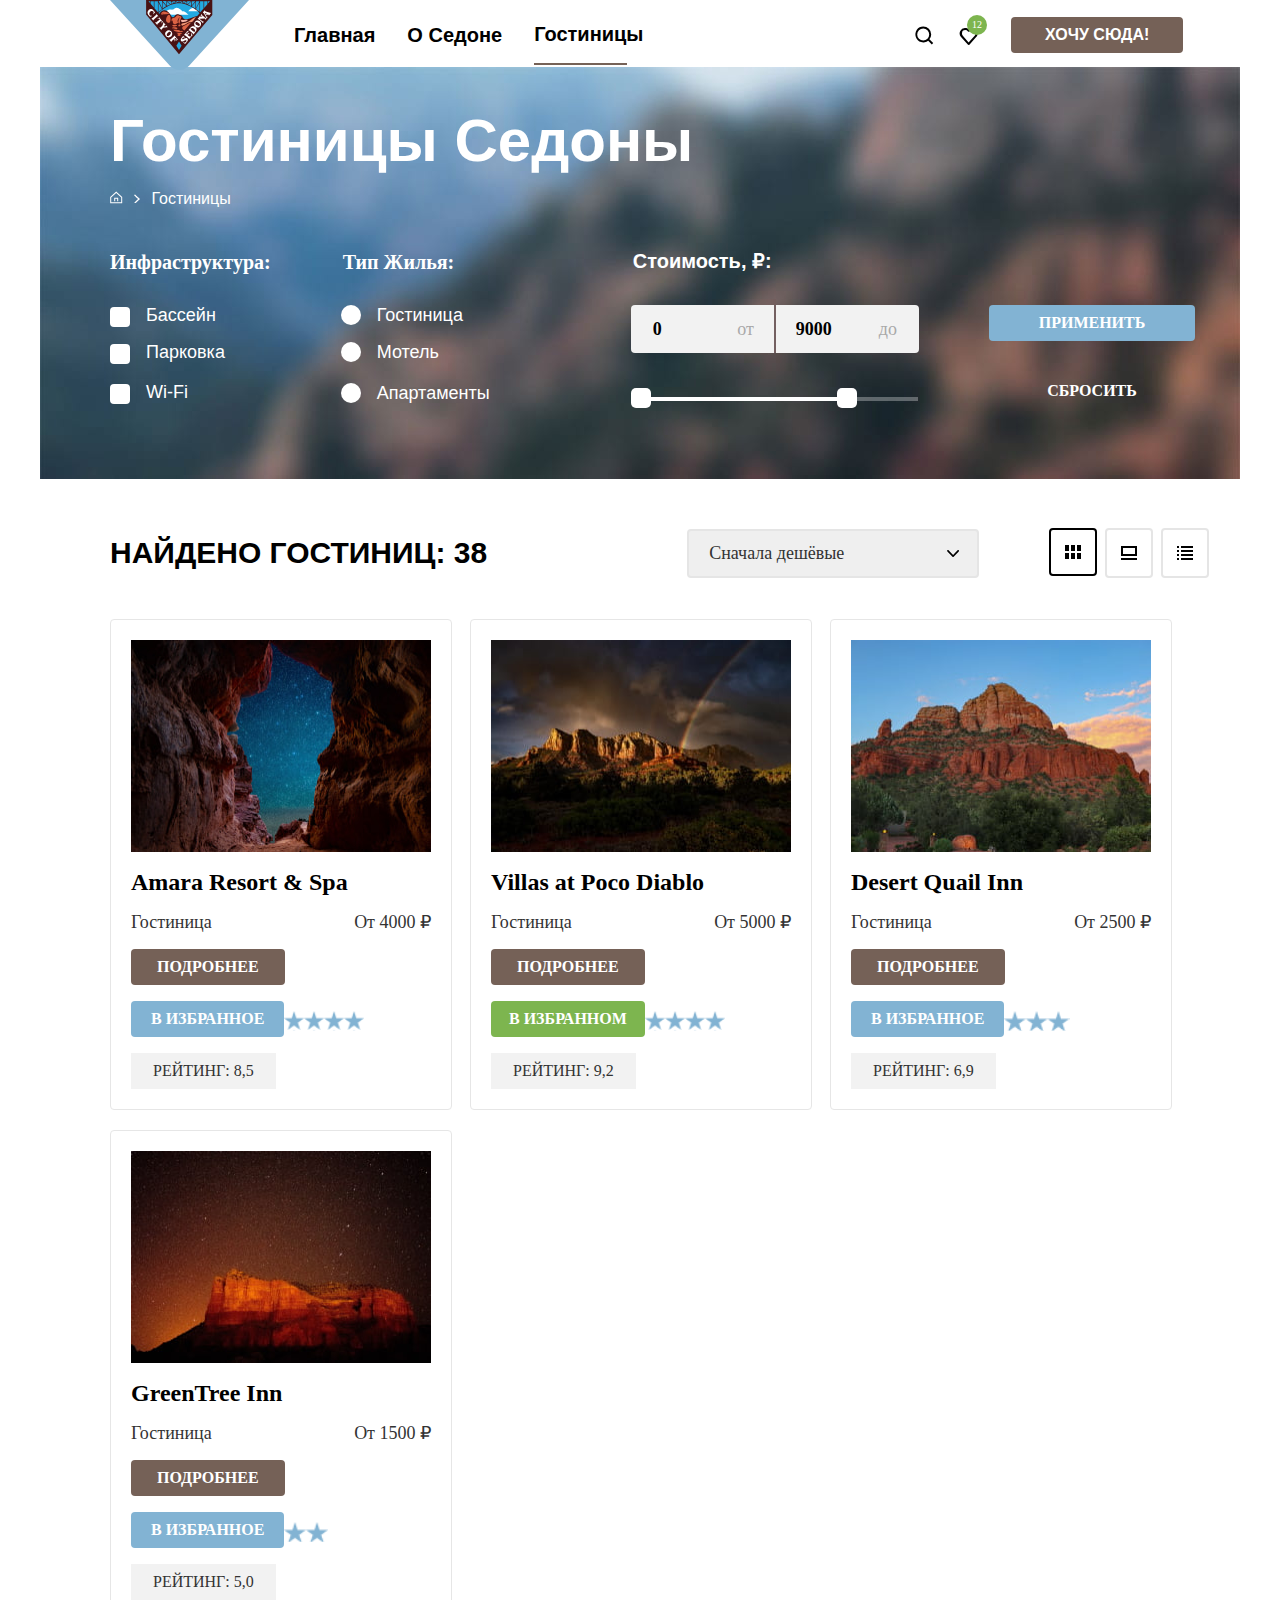
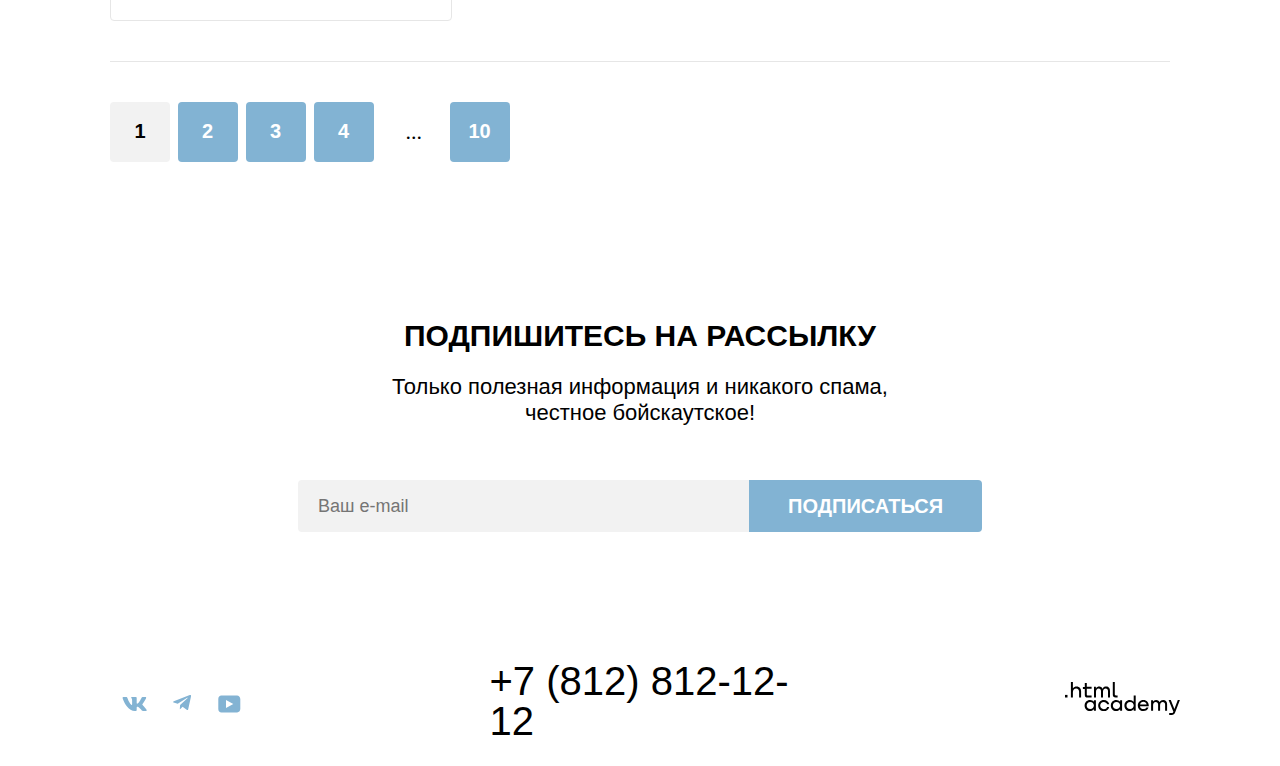
==== catalog.html @ 84378aef "Добавление ссылки под лого" ====
<!DOCTYPE html>
<html lang="ru">
  <head>
    <meta charset="utf-8">
    <title>HTML Academy: Седона</title>
    <link rel="stylesheet" href="styles/styles.css">
    <link rel="icon" href="favicon.png">
  </head>
  <body>
    <header class="page-header main-header">

      <nav class="navigation">
        <a href="index.html" class="logo_index"> <img src="images/header-logo.svg" alt="Логотип городка Седона на главной странице." width="139" height="70" > </a>
        <ul class="navigation_list navigation_pages">
          <li class="navigation_item nav-main"> <a class="navigation_link" href="index.html"> Главная </a> </li>
          <li class="navigation_item nav-about"> <a class="navigation_link" href="#"> О Седоне </a> </li>
          <li class="navigation_item nav-hotels curent-page-hotels"> <a class="navigation_link" href="catalog.html"> Гостиницы </a><div class="selected-catalog"></div> </li>
        </ul>
        <ul class="navigation_list navigation_interfice">
          <li class="navigation_item interfice-search"> <a class="navigation_link" href="#"> <span class="visually-hidden">Поиск.</span>
            <img src="images/icons/search.svg" alt="Кнопка поиска." width="19" height="19"> </a> </li>
            <li class="navigation_item interfice-favorites"> <a class="navigation_link" href="#"><span class="number-of-favorite">12</span> <span class="visually-hidden">Избранное.</span>
              <img src="images/icons/favorite.svg" alt="Кнопка избранного." width="19" height="17"> </a> </li>
          <li class="navigation_item interfice-go"> <a class="lets_go_button" href="#"> Хочу сюда! </a> </li>
        </ul>
      </nav>

    </header>
    <main class="main_inner">
      <div class="page-container">
      <div class="catalog_filter">
        <div class="breadcrumbs-wrapper">

            <h1 class="inner_header_title">Гостиницы Седоны</h1>
            <ul class="breadcrumbs">
                <li class="breadcrumbs_item breadcrumbs_item-home"><a href="index.html"> <img src="images/icons/main-icon.svg" alt="На главную" width="13px" height="13px"> </a></li>
                <li class="breadcrumbs_item breadcrumbs_item-vector"><div class="vector-right"><span class="visually-hidden">Обозначение положения на сайте.</span></div></li>
                <li class="breadcrumbs_item breadcrumbs_item-curen "><a href="#">Гостиницы</a></li>
            </ul>
        </div>
            <section class="catalog_hotels">
                <h2 class="visually-hidden">Список гостиниц с фильтрами</h2>
                <form class="catalog_buttons" action="https://echo.htmlacademy.ru/" method="get">

                    <fieldset class="catalog_filter_group infrastructure">
                        <legend class="catalog_filter_title infrastructure-title">Инфраструктура:</legend>
                        <label class="control control-swimmingpool">
                            <input class="control_input control_input-swimmingpool visually-hidden" type="checkbox" name="swimmingpool" ><span class="control-mark"><svg class="checked-svg" width="13" height="11" aria-hidden="true" focusable="false" viewBox="0 0 13 11" fill="none" xmlns="http://www.w3.org/2000/svg"><path d="M11 .5 4.5 7.9 1.1 4 0 5.2l4.5 5.2 7.7-8.6L11 .5Z" fill=""/></svg></span><span class="control-label">Бассейн</span></label>
                        <label class="control control-parking">
                            <input class="control_input control_input-parking visually-hidden" type="checkbox" name="parking" ><span class="control-mark"><svg class="checked-svg" width="13" height="11" aria-hidden="true" focusable="false" viewBox="0 0 13 11" fill="none" xmlns="http://www.w3.org/2000/svg"><path d="M11 .5 4.5 7.9 1.1 4 0 5.2l4.5 5.2 7.7-8.6L11 .5Z" fill=""/></svg></span><span class="control-label">Парковка</span></label>
                        <label class="control control-Wi-Fi">
                            <input class="control_input control_input-Wi-Fi visually-hidden" type="checkbox" name="Wi-Fi"><span class="control-mark"><svg class="checked-svg" width="13" height="11" aria-hidden="true" focusable="false" viewBox="0 0 13 11" fill="none" xmlns="http://www.w3.org/2000/svg"><path d="M11 .5 4.5 7.9 1.1 4 0 5.2l4.5 5.2 7.7-8.6L11 .5Z" fill=""/></svg></span><span class= "control-label">Wi-Fi</span></label>
                    </fieldset>

                      <fieldset class="catalog_filter_group accommodation_type">
                      <legend class="catalog_filter_title accommodation_type-title">Тип жилья:</legend>
                        <ul class="accommodation_type_list">
                          <li class="accommodation_type_list_item"><label class="checkbox checkbox-tupe-ac checkbox-hot"><input class="control-input-ac visually-hidden" type="radio" name="accommodation"
                             value="hotel"><span class="control-radio control-radio-hot"></span><span class="radio-otion-describtion">Гостиница</span></label></li>
                          <li class="accommodation_type_list_item"><label class="checkbox checkbox-tupe-ac checkbox-mot"><input class="control-input-ac visually-hidden" type="radio" name="accommodation"
                            value="Motel"><span class="control-radio control-radio-mot"></span><span class="radio-otion-describtion">Мотель</span></label></li>
                          <li class="accommodation_type_list_item"><label class="checkbox checkbox-tupe-ac checkbox-app"><input class="control-input-ac visually-hidden" type="radio" name="accommodation"
                            value="Apartments"><span class="control-radio control-radio-app"></span><span class="radio-otion-describtion">Апартаменты</span></label></li>
                        </ul>
                      </fieldset>


                  <fieldset class="catalog-range-slider">
                    <legend class="catalog-range-slider-legend">Стоимость, ₽:</legend>

                    <div class="price-controls">
                      <label class="min-price"><input type="text" name="min-price" value="0"><span class="form-text-from"> от</span> </label>
                      <label class="max-price"><input type="text" name="max-price" value="9000"><span class="form-text-to">до</span> </label>
                    </div>
                    <div class="range-controls">
                      <div class="scale">
                        <div class="bar"></div>
                      </div>
                      <div class="range-toggle range-toggle-min"></div>
                      <div class="range-toggle range-toggle-max"></div>
                    </div>

                  </fieldset>





                    <DIV class="buttons-wrapper">
                      <button class="button accept_button" type="submit">Применить</button>
                      <button class="button reset_button" type="reset">Сбросить</button>
                      </DIV>

                </form>
            </section>
      </div>
                <section class="search_results">
                  <div class="sort-options-wrapper">
                    <h3 class="search_resaults_title">Найдено гостиниц: 38</h3>

                    <div class="select"><select class="select_control sort-select" aria-label="Сортировка">
                        <option value="cheap">Сначала дешёвые</option>
                        <option value="popular">Сначала популярные</option>
                        <option value="expensive">Сначала дорогие</option>
                      </select></div>

                      <div class="options_icons-wrapper">
                      <a class="button button_bold button_table-view" href="#"> <img class="view-icon-image" width="16px" height="14px" src="images/icons/table-view.png" alt="Показать таблицей."> </a>
                      <a class="button button_light button_card-view" href="#"> <img class="view-icon-image" width="16px" height="14px" src="images/icons/hotel-description_view.png" alt="Показать карточками."> </a>
                      <a class="button button_light button_list-view" href="#"> <img class="view-icon-image" width="16px" height="14px" src="images/icons/list-view.png" alt="Показать списком." > </a>

                      </div>
                    </div>
                    <ul class="hotels-list">
                    <li class="hotel_card"> <a href="#" class="hotel_card_link"> <img src="images/hotels_catalog/hotel-1.jpg" alt="Фотография отеля Amara Resort & Spa." width="300" height="212">
                        <h3 class="hotel_title">Amara Resort & Spa</h3></a>
                        <div class="card-content-wrapper">
                        <span class="hotel_type">Гостиница</span>
                        <span class="hotel_price">От 4000 ₽</span>
                        <a class="hotel_card_button-more button" href="#">подробнее</a>
                        <a class="hotel_card_button-favorite button" href="#">в избранное</a>
                        <div class="four-stars stars"><span class="visually-hidden">Отель 4 звезды.</span></div>
                        <span class="rating">Рейтинг: 8,5</span></div> </li>

                    <li class="hotel_card"> <a href="#" class="hotel_card_link"> <img src="images/hotels_catalog/hotel-2.jpg" alt="Фотография отеля Villas at Poco Diablo." width="300" height="212">
                        <h3 class="hotel_title">Villas at Poco Diablo</h3></a>
                        <div class="card-content-wrapper">
                        <span class="hotel_type">Гостиница</span>
                        <span class="hotel_price">От 5000 ₽</span>
                        <a class="hotel_card_button-more button" href="#">подробнее</a>
                        <a class="hotel_card_button-favorite-chosed button" href="#">в избранном</a>
                        <div class="four-stars stars"><span class="visually-hidden">Отель 4 звезды.</span></div>
                        <span class="rating">Рейтинг: 9,2</span></div> </li>

                    <li class="hotel_card"> <a href="#" class="hotel_card_link"> <img src="images/hotels_catalog/hotel-3.jpg" alt="Фотография отеля Desert Quail Inn." width="300" height="212">
                        <h3 class="hotel_title">Desert Quail Inn</h3></a>
                        <div class="card-content-wrapper">
                        <span class="hotel_type">Гостиница</span>
                        <span class="hotel_price">От 2500 ₽</span>
                        <a class="hotel_card_button-more button" href="#">подробнее</a>
                        <a class="hotel_card_button-favorite button" href="#">в избранное</a>
                        <div class="three-stars stars"><span class="visually-hidden">Отель 3 звезды.</span></div>
                        <span class="rating">Рейтинг: 6,9</span></div></li>

                    <li class="hotel_card"> <a href="#" class="hotel_card_link"> <img src="images/hotels_catalog/hotel-4.jpg" alt="Фотография отеля GreenTree Inn." width="300" height="212">
                        <h3 class="hotel_title">GreenTree Inn</h3></a>
                        <div class="card-content-wrapper">
                        <span class="hotel_type">Гостиница</span>
                        <span class="hotel_price">От 1500 ₽</span>
                        <a class="hotel_card_button-more button" href="#">подробнее</a>
                        <a class="hotel_card_button-favorite button" href="#">в избранное</a>
                        <div class="two-stars stars"><span class="visually-hidden">Отель 3 звезды.</span></div>
                        <span class="rating">Рейтинг: 5,0</span></div></li>

                </ul>

                <div class="underliner"></div>

                <ul class="pagination">

                    <li class="pagination_item pagination_item-current">
                    1</li>

                    <li class="pagination_item pagination_item-notcorrent">
                    <a class="pagination_link pagination_disabled" href="#">2</a></li>

                    <li class="pagination_item pagination_item-notcorrent">
                    <a class="pagination_link pagination_disabled" href="#">3</a></li>

                    <li class="pagination_item pagination_item-notcorrent">
                    <a class="pagination_link pagination_disabled" href="#">4</a></li>

                    <li class="pagination_item pagination-white">
                    <a class="pagination_link pagination_other" href="#">...</a></li>

                    <li class="pagination_item pagination_item-notcorrent">
                    <a class="pagination_link pagination_disabled double-digit-pagination" href="#">10</a></li>
                </ul>

                </section>
            </DIV>


    </main>
    <footer>
      <div class="page-footer-container">
      <section class="newsletter-catalog"> <div class="newsletter-wrapper">
        <h2 class="newsletter_title-black">Подпишитесь на рассылку</h2>
        <p class="newsletter_description-black">Только полезная информация и никакого спама,<br> честное бойскаутское!</p><div class=".sub_modul-wrapper">
        <form action="https://echo.htmlacademy.ru/" method="post" class="newsletter_subscribe">
          <input class="subscribe" type="email" placeholder="Ваш e-mail" name="newsletter-email" >
          <button type="submit" class="subscribe_button">Подписаться</button>
        </form>
      </div>
      </div>
      </section>
      <div class="contact_us">        <section class="social">
        <h3 class="visually-hidden">Контакты</h3>
        <ul class="social_list">
          <li class="social_list_item-vk"> <a class="button" href="https://vk.com/htmlacademy"> <svg class="vk-svg social-icon" aria-hidden="true" focusable="false" width="25" height="14" fill="none" xmlns="http://www.w3.org/2000/svg"><path fill-rule="evenodd" clip-rule="evenodd" d="M24.1 1c.2-.6 0-1-.8-1h-2.6c-.7 0-1 .3-1.1.7 0 0-1.4 3.2-3.3 5.3-.6.6-.9.8-1.2.8-.2 0-.4-.2-.4-.7V.9c0-.6-.2-.9-.8-.9h-4c-.5 0-.8.3-.8.6 0 .6 1 .8 1 2.5V7c0 .8 0 1-.4 1-.9 0-3-3.2-4.3-6.9-.3-.7-.5-1-1.2-1H1.6C.8 0 .6.3.6.7c0 .7 1 4.1 4.2 8.6 2.2 3 5.2 4.7 8 4.7 1.7 0 1.9-.4 1.9-1v-2.3c0-.8.2-.9.7-.9.4 0 1 .2 2.6 1.7 1.8 1.7 2 2.5 3 2.5h2.7c.7 0 1.1-.4 1-1.1-.3-.7-1.2-1.8-2.3-3L20.6 8c-.4-.5-.3-.7 0-1.1 0 0 3.2-4.4 3.5-6Z"/></svg><span class="visually-hidden">ВКонтакте.</span></a></li>
          <li class="social_list_item-yt"> <a class="button" href="tg://resolve?domain=htmlacademy"> <svg class="yt-svg social-icon" aria-hidden="true" focusable="false" width="18" height="16" fill="none" xmlns="http://www.w3.org/2000/svg"><path d="M16.8.1.8 6.2c-1 .5-1 1-.2 1.4l4.1 1.2 9.5-6c.5-.2.9 0 .5.2l-7.6 7-.3 4.2c.4 0 .6-.2.8-.4l2-2 4.1 3c.8.5 1.3.3 1.5-.6L18 1.4c.3-1.1-.4-1.6-1.1-1.3Z" /></svg> <span class="visually-hidden">Youtube.</span></a></li>
          <li class="social_list_item-tg"> <a class="button" href="https://www.youtube.com/user/htmlacademyru"> <svg class="tg-svg social-icon" aria-hidden="true" focusable="false" width="23" height="18" fill="none" xmlns="http://www.w3.org/2000/svg"><path d="M19 .5H3.4C1.6.5.3 2.1.3 3.9v10c0 2 1.3 3.6 3.2 3.6h15.7c1.6 0 3.1-1.6 3.1-3.4V3.9C22.1 2.1 20.8.5 19 .5ZM8 13V5l7.3 4L8 13Z" /></svg> <span class="visually-hidden">Телеграм.</span></a></li>
        </ul>
      </section>
      <address class="phonenumber"><a class="phonenumber-LINK" href="tel:+78128121212"> +7 (812) 812-12-12 </a> </address>
      <p class="about-text"><a class="htmlacademy-link" href="https://htmlacademy.ru/"> <svg class="html-svg social-icon" aria-hidden="true" focusable="false" width="115" height="33" viewBox="0 0 115 33" fill="none" xmlns="http://www.w3.org/2000/svg">
        <path d="M0 12.9V15.5H2.5V12.9H0Z"/>
        <path d="M11.6 4.5C10 4.5 8.8 5.2 8 6.2H7.9V0H5.9V15.5H7.9V10.2C7.9 8.1 9.2 6.6 11.2 6.6C13 6.6 14.1 8 14.1 9.8V15.5H16.1V9.4C16.2 6.4 14.3 4.5 11.6 4.5Z" />
        <path d="M26.6 4.8H21.8V1.1H19.8V4.9H17.9V6.9H19.8V12.9C19.8 14.6 20.8 15.6 22.5 15.6H26.6V13.6H22.9C22.2 13.6 21.8 13.2 21.8 12.5V6.8H26.6V4.8Z" />
        <path d="M41.1 4.6C39.5 4.6 38.2 5.4 37.6 6.7H37.5C36.9 5.5 35.7 4.6 34.1 4.6C32.7 4.6 31.6 5.4 31 6.4H30.9V4.8H29V15.4H31V10C31 8 32 6.5 33.6 6.5C35.1 6.5 36 7.5 36 9.1V15.4H38V9.8C38 7.4 39.4 6.5 40.6 6.5C42.1 6.5 43 7.5 43 9.1V15.4H45V8.9C45.1 6.4 43.6 4.6 41.1 4.6Z" />
        <path d="M47.8 12.7C47.8 14.4 48.8 15.4 50.6 15.4H52.6V13.4H50.9C50.2 13.4 49.8 13 49.8 12.3V0H47.8V12.7Z" />
        <path d="M28.9 19.7C28 18.6 26.7 17.9 25 17.9C21.9 17.9 19.6 20.2 19.6 23.5C19.6 26.8 21.9 29.1 25 29.1C26.8 29.1 28 28.3 28.8 27.2H28.9V28.8H30.9V18.2H28.9V19.7ZM25.3 27.1C23.1 27.1 21.7 25.5 21.7 23.5C21.7 21.5 23.1 19.9 25.3 19.9C27.5 19.9 28.9 21.5 28.9 23.5C28.9 25.4 27.5 27.1 25.3 27.1Z"/>
        <path d="M44.2 22C43.7 19.6 41.6 17.9 38.8 17.9C35.4 17.9 33.2 20.4 33.2 23.5C33.2 26.6 35.4 29.1 38.8 29.1C41.6 29.1 43.7 27.3 44.2 24.9H42.1C41.7 26.2 40.4 27.2 38.8 27.2C36.6 27.2 35.2 25.6 35.2 23.6C35.2 21.6 36.6 20 38.8 20C40.4 20 41.6 21 42.1 22.2H44.2V22Z" />
        <path d="M55.1 19.7C54.2 18.6 52.9 17.9 51.2 17.9C48.1 17.9 45.8 20.2 45.8 23.5C45.8 26.8 48.1 29.1 51.2 29.1C53 29.1 54.2 28.3 55 27.2H55.1V28.8H57.1V18.2H55.1V19.7ZM51.5 27.1C49.3 27.1 47.9 25.5 47.9 23.5C47.9 21.5 49.3 19.9 51.5 19.9C53.7 19.9 55.1 21.5 55.1 23.5C55.1 25.4 53.6 27.1 51.5 27.1Z" />
        <path d="M68.7 19.8C67.8 18.7 66.5 17.9 64.8 17.9C61.7 17.9 59.4 20.2 59.4 23.5C59.4 26.8 61.6 29.1 64.8 29.1C66.5 29.1 67.8 28.3 68.6 27.3H68.7V28.8H70.7V13.4H68.7V19.8ZM65.1 27.1C62.9 27.1 61.5 25.5 61.5 23.5C61.5 21.5 62.9 19.9 65.1 19.9C67.3 19.9 68.7 21.5 68.7 23.5C68.6 25.5 67.2 27.1 65.1 27.1Z" />
        <path d="M78.3 17.9C75 17.9 72.8 20.4 72.8 23.5C72.8 26.5 74.9 29.1 78.3 29.1C80.8 29.1 82.8 27.8 83.5 25.5H81.4C80.9 26.5 79.8 27.1 78.4 27.1C76.5 27.1 75.1 25.8 75 24.2H83.8C84 20.6 81.8 17.9 78.3 17.9ZM78.3 19.8C80 19.8 81.3 20.8 81.6 22.4H75.1C75.4 20.9 76.6 19.8 78.3 19.8Z" />
        <path d="M98.2 17.9C96.6 17.9 95.3 18.7 94.6 19.9H94.5C93.9 18.7 92.7 17.9 91.1 17.9C89.7 17.9 88.6 18.6 88 19.7V18.2H86.1V28.8H88.1V23.4C88.1 21.4 89.1 20 90.7 19.9C92.2 19.9 93.1 20.9 93.1 22.5V28.8H95.1V23.2C95.1 20.8 96.5 19.9 97.7 19.9C99.2 19.9 100.1 20.9 100.1 22.5V28.8H102.1V22.3C102.2 19.7 100.7 17.9 98.2 17.9Z" />
        <path d="M109.4 27L105.8 18.1H103.6L108.4 29.7C108.1 30.6 107.7 30.9 106.7 30.9H104.2V32.9H106.7C108.5 32.9 109.5 32.1 110.2 30.3L114.9 18.1H112.8L109.4 27Z" />
        </svg>
         </a> </p>
      </div>
      </div>
  </footer>
---- styles/styles.css ----
@font-face {
  font-family: "PT Sans";
  font-style: normal;
  font-weight: 400;
  src: url("../fonts/ptsans-400.woff2") format("woff2");
  font-display: swap;
}

@font-face {
  font-family: "PT Sans";
  font-style: normal;
  font-weight: 700;
  src: url("../fonts/ptsans-700.woff2") format("woff2");
  font-display: swap;
}

html {
  height: 100%;
}

body {
  display: flex;
  flex-direction: column;
  margin: 0;
  min-height: 100%;
  font-family: "PT Sans", sans-serif;
  color: #333333;
  background-color: #FFFFFF;
  font-size: 18px;
  line-height: 21px;
}

.main-container {
  flex-grow: 1;
}

.navigation {
  display: flex;
  width: 1200px;
  margin: 0 auto -8px auto;
  position: relative;
}

.navigation_link:hover {
  color: rgba(0, 0, 0, 0.7);
}


.navigation_link:active {
  color: rgba(0, 0, 0, 0.3);
}

.navigation_pages {
  width: 600px;
  display: flex;
  align-items: center;
}

.nav-main {
  margin-left: 16px;
  margin-bottom: 5px;
}

.selected-main {
  width: 68px;
  height: 2px;
  background-color:#756257;
  border: none;
  position: relative;
  bottom: -17px;
}

.selected-catalog {
  width: 93px;
  height: 2px;
  background-color:#756257;
  border: none;
  position: relative;
  bottom: -16px;
}

.nav-about {
  margin-left: 32px;
  margin-bottom: 5px;
}

.nav-hotels {
  margin-left: 32px;
  margin-bottom: 5px;
}

.navigation_list {
  margin: 0;
  padding: 0;
  flex-wrap: wrap;
  row-gap: 20px;
}

.logo_index {
  width: 140px;
  margin-right: 28px;
  margin-left: 70px;
}

.navigation_interfice{
  margin-left: auto;
  width: 300px;
  display: flex;
  align-items: center;
  margin-right: 25px;
}

.interfice-search {
  margin-right: 25px;
}

.interfice-favorites {
  margin-right: 33px;
}

.visually-hidden {
  position: absolute;
  width: 1px;
  height: 1px;
  margin: -1px;
  padding: 0;
  border: 0;
  clip: rect(0 0 0 0);
  overflow: hidden;
}

li {
list-style-type: none;
}

.page-container {
  width: 1200px;
  margin: 0 auto;
}

.hyphen-white {
  width: 60px;
  height: 2px;
  background-color: rgba(255, 255, 255, 0.3);
  margin: 0 auto;
}

.hyphen-black {
  width: 60px;
  height: 2px;
  background-color: rgba(0, 0, 0, 0.3);
  margin: 30px auto 30px auto;
}

.advantages_list {
  display: flex;
  flex-wrap: wrap;
  width: 1200px;
  padding: 0px;
  margin-top: 0px;
}

.advantages_item {
  display: flex;
}

.advantages-description-soft-blue {
  display: flex;
  flex-direction: column;
  margin: 112.5px auto 112.5px auto;
  width: 230px;
  min-height: 160px;
  justify-content: space-between;
}

.iconed-advantages-description-wrapper {
  display: flex;
  flex-direction: column;
  margin: 80px auto 81px auto;
  width: 230px;
  min-height: 223px;
  justify-content: space-between;
  align-items: center;
}

.advantages_description {
  margin: 0;
}

.advantages_block {
  width: 400px;
}

.oftop_advantages_block {
  width: 1200px;
  min-height: 246px;
  display: flex;
  flex-direction: column;
  background-color: #FFFFFF;
  }

.oftop_header {
  font-family: "PT Sans", sans-serif;
  font-style: normal;
  font-weight: 700;
  font-size: 30px;
  line-height: 36px;
  text-align: center;
  text-transform: uppercase;
  color: #000000;
  background-color: #FFFFFF;
  margin: 34px auto 0px auto;
  padding: 30px;
  padding-bottom: 0;
}

.oftop_advantage_description {
  font-family: "PT Sans", sans-serif;
  font-style: normal;
  font-weight: 400;
  font-size: 22px;
  line-height: 26px;
  text-align: center;
  color: #333333;
  background-color: #FFFFFF;
  margin: 0 auto auto auto;
  padding: 20px;
}

.advantages_photoitem {
  width: 1200px;
  padding: 0;
}

.advantages_photo {
  display: block;
  object-fit: cover;
}

.Search_hotel {
  width: 1200px;
  padding: 0;
}

.advantages {
  display: flex;
  flex-direction: column;
  background-color: #FFFFFF;
}

.sedona_short_description {
  margin: 64px auto 25px auto;
}

.advantages_intro {
  margin: 0px auto 60px auto;
  box-sizing: border-box;
  padding: 0 30px 30px 30px;
}

.number-of-favorite {
  position: absolute;
  width: 20px;
  height: 20px;
  background-color: #7DB54F;
  border-radius: 10px;
  z-index: 1;
  top: 15px;
  right: 253px;
  font-family: 'PT Sans';
  font-style: normal;
  font-weight: 400;
  font-size: 10px;
  line-height: 10px;
  color: #FFFFFF;
  text-align: center;
  padding: 5px 5px 5px 5px;
  box-sizing: border-box;
}


.navigation_link {
  font-family: 'PT Sans', sans-serif;
  font-style: normal;
  font-weight: 700;
  font-size: 20px;
  line-height: 26px;
  text-transform: capitalize;
  color: #000000;
  text-decoration: none;
  background-color: #FFFFFF;
}

.lets_go_button{
  font-family: "PT Sans", sans-serif;
  font-style: normal;
  font-weight: 700;
  font-size: 16px;
  line-height: 20px;
  align-items: center;
  text-align: center;
  text-transform: uppercase;
  text-decoration: none;
  color: #FFFFFF;
  background-color: #756157;
  padding: 8px 34px;
  border-radius: 4px;
  margin-top: 14px;
}

.interfice-go {
  margin-bottom: 20px;
  display: flex;
}

.sedona_short_description{
  font-family: "PT Sans", sans-serif;
  font-style: normal;
  font-weight: 700;
  font-size: 30px;
  line-height: 36px;
  text-align: center;
  text-transform: uppercase;
  color: #000000;
  background-color: #FFFFFF;
  padding: 0 30px 0 30px;
  box-sizing: border-box;
}

.advantages_intro{
  font-family: "PT Sans", sans-serif;
  font-style: normal;
  font-weight: 400;
  font-size: 22px;
  line-height: 26px;
  text-align: center;
  color: #333333;
  background-color: #FFFFFF;
}

.advantages_description {
  font-family: 'PT Sans', sans-serif;
  font-style: normal;
  font-weight: 400;
  font-size: 18px;
  line-height: 21px;
  text-align: center;
  color: #333333;
}

.advantages_photoitem {
  display: flex;
}

.advantages_block-photo {
  display: flex;
  flex-direction: column;
  margin: 102px auto 102px auto;
  width: 230px;
  justify-content: space-between;
}

.advantages_photo-wrapper-bridge {
  order: -1;
}

.advantages-dark-blue {
  background-color: #82B3D3;
  color: #FFFFFF;
}

.advantages_description_white {
  background-color: #82B3D3;
  color: #FFFFFF;
  margin: 0px;
}

.advantages-soft-blue {
color: #000000;
background-color: rgba(131, 179, 211, 0.12);
}

.advantages-soft-blue-tansporent {
  color: #000000;
  background-color: rgba(131, 179, 211, 0.2);
}

.main_index h3 {
  font-family: 'PT Sans', sans-serif;
  font-style: normal;
  font-weight: 700;
  font-size: 24px;
  line-height: 28px;
  text-align: center;
  text-transform: uppercase;
  margin: 0px;
}

footer {
  display: flex;
  flex-direction: column;
}

.page-footer-container {
  display: flex;
  flex-direction: column;
  width: 1200px;
  margin: 0 auto;
}

.contact_us {
  display: flex;
  width: 1200px;
  margin: 0 auto;
  align-items: center;
}

.social_list {
  display: flex;
  max-width: 190px;
  max-height: 40px;
  margin-top: 45px;
  margin-left: 70px;
  margin-bottom: 35px;
  margin-right: 236.5px;
  padding: 13px 12px 13px 12px;
  flex-wrap: wrap;
  row-gap: 15px;
}

.social_list_item-vk {
  margin-right: 26px;
}

.social-icon {
  fill: #83B3D3;
}

.button:focus svg {
  fill:#68A2CA;
  outline: none;
}

.button:hover svg {
  fill:#68A2CA;
}

.button:active svg {
  fill:rgba(104, 162, 202, 0.3);
}

.social_list_item-tg{
  margin-left: 27px;
}

.phonenumber {
  max-width: 340px;
  margin-right: 235.5px;
}

.phonenumber-LINK:focus {
  color: #756157;
  outline: none;
}

.htmlacademy-link:focus svg {
  fill: #756157;
  outline: none;
}

.phonenumber-LINK:hover {
  color: #756157;
}

.htmlacademy-link:hover svg {
  fill: #756157;
}

.phonenumber-LINK:active {
  color: rgba(117, 97, 87, 0.3);
}

.htmlacademy-link:active svg {
  fill: rgba(117, 97, 87, 0.3);
}

.html-svg {
  fill: black;
}

.about-text {
  max-width: 120px;
}

.search_hotel-wrapper {
  display: flex;
  flex-direction: column;
  margin: 96px auto;
  width: 592px;
  min-height: 108px;
  justify-content: space-between;
}

.Search_hotel_title {
  font-family: 'PT Sans', sans-serif;
  font-style: normal;
  font-weight: 700;
  font-size: 30px;
  line-height: 36px;
  text-align: center;
  text-transform: uppercase;
  margin: 0 0 20px 0;
}

.hotel_title {
  margin-top: 16px;
  margin-bottom: 16px;
  font-family: 'PT Sans';
  font-style: normal;
  font-weight: 700;
  font-size: 24px;
  line-height: 28px;
}

.Search_hotel_text {
  font-family: 'PT Sans', sans-serif;
  font-style: normal;
  font-weight: 400;
  font-size: 22px;
  line-height: 26px;
  text-align: center;
  color: #333333;
  margin: 0;
}

.Search_hotel_button {
  display: block;
  font-family: 'PT Sans', sans-serif;
  font-style: normal;
  font-weight: 700;
  font-size: 20px;
  line-height: 36px;
  text-align: center;
  align-items: center;
  padding-top: 8px;
  text-transform: uppercase;
  color: #FFFFFF;
  background-color: #756157;
  text-decoration: none;
  border-radius: 4px;
  margin: 0 auto;
  margin-top: 54px;
  cursor: pointer;
  width: 376px;
  min-height: 52px;
  box-sizing: border-box;
}

.newsletter-wrapper {
  display: flex;
  flex-direction: column;
  margin: 96px auto 104px auto;
  width: 592px;
  min-height: 108px;
  align-items: center;
}

.newsletter_subscribe {
  display: flex;
  align-items: center;
  margin: 54px auto 104px auto;
  width: 684px;
}

.subscribe {
  background: #F2F2F2;
  border-radius: 4px 0px 0px 4px;
  width: 452px;
  height: 52px;
  border: none;
}

.newsletter {
  background-image: url("../images/background.jpg");
  background-size: 100% auto;
  background-repeat: no-repeat;
  width: 1200px;
  height: 414px;
  display: flex;
}

.newsletter-catalog {
  width: 1200px;
  height: 414.5px;
  display: flex;
  background-color: #FFFFFF;
}

.newsletter_title{
  font-family: 'PT Sans', sans-serif;
  font-style: normal;
  font-weight: 700;
  font-size: 30px;
  line-height: 36px;
  text-transform: uppercase;
  text-align: center;
  color: #FFFFFF;
  margin: 0 auto 20px auto ;
}

.newsletter_title-black{
  font-family: 'PT Sans', sans-serif;
  font-style: normal;
  font-weight: 700;
  font-size: 30px;
  line-height: 36px;
  text-transform: uppercase;
  text-align: center;
  color:#000000;
  margin: 0 auto 20px auto ;
}

.newsletter_description {
  font-family: 'PT Sans', sans-serif;
  font-style: normal;
  font-weight: 400;
  font-size: 22px;
  line-height: 26px;
  text-align: center;
  color: #FFFFFF;
  margin: 0 auto ;
}

.newsletter_description-black {
  font-family: 'PT Sans', sans-serif;
  font-style: normal;
  font-weight: 400;
  font-size: 22px;
  line-height: 26px;
  text-align: center;
  color:#000000;
  margin: 0 auto ;
}

.subscribe {
  font-family: 'PT Sans', sans-serif;
  font-style: normal;
  font-weight: 700;
  font-size: 18px;
  line-height: 24px;
  align-items: center;
  color: #000000;
  padding: 0 0 0 20px;
  font: inherit;
}

.subscribe:focus,
.arrival-date:focus,
.departure-date:focus,
.adult-choose:focus,
.children-choose:focus {
  font-family: 'PT Sans';
  font-style: normal;
  font-weight: 700;
  font-size: 18px;
  line-height: 24px;
  background: #E6E6E6;
  outline: 3px solid #83B3D3;
  border-radius: 4px;
}

.subscribe:hover,
.arrival-date:hover,
.departure-date:hover,
.adult-choose:hover,
.children-choose:hover {
  background: #E6E6E6;
  font-family: 'PT Sans', sans-serif;
  font-style: normal;
  font-weight: 700;
  font-size: 18px;
  line-height: 24px;
}

.catalog-range-slider {
  width: 288px;
  height: 160px;
  padding: 0px;
  margin: 0 70px 0 0;
  border: none;
  position: relative;
  left: 9px;
}

.catalog-range-slider-legend {
  font-family: 'PT Sans', sans-serif;
  font-style: normal;
  font-weight: 700;
  font-size: 20px;
  line-height: 24px;
  text-transform: capitalize;
  color: #FFFFFF;
  margin-bottom: 32px;
}

.sub_modul-wrapper {
  align-self: center;
}

.subscribe_button {
  font-family: 'PT Sans', sans-serif;
  font-style: normal;
  font-weight: 700;
  font-size: 20px;
  line-height: 36px;
  align-items: center;
  text-align: center;
  text-transform: uppercase;
  color: #FFFFFF;
  background-color: #82B3D3;
  border-radius: 0px 4px 4px 0px;
  border: none;
  min-height: 52px;
  padding: 0px;
  width: 244px;
  cursor: pointer;
}

.search_results {
  padding-bottom: 42px;
}

.phonenumber a {
  font-family: 'PT Sans', sans-serif;
  font-style: normal;
  font-weight: 400;
  font-size: 40px;
  line-height: 40px;
  text-align: center;
  text-transform: uppercase;
  color: #000000;
  background-color: #FFFFFF;
  text-decoration-line: none;
}

.catalog_filter {
  background-image: url("../images/filter_back.jpg");
  background-size: 100% auto;
  background-repeat: no-repeat;
  background-color: #82B3D3;
  width: 1200px;
  min-height: 412px;
}

.inner_header_title {
  font-family: 'PT Sans', sans-serif;
  font-style: normal;
  font-weight: 700;
  font-size: 60px;
  line-height: 78px;
  color: #FFFFFF;
}

.vector-right {
  background-image: url("../images/icons/arrow-right.png");
  width: 6.39px;
  height: 9.94px;
  background-size: 100% auto;
  background-repeat: no-repeat;
}

.inner_header_title {
  margin-left: 70px;
  margin-bottom: 8px;
  margin-top: 35px;
  margin-right: auto;
}

.breadcrumbs_item a {
  font-family: 'PT Sans', sans-serif;
  font-style: normal;
  font-weight: 400;
  font-size: 16px;
  line-height: 21px;
  color: #FFFFFF;
  text-decoration: none;
}

.breadcrumbs_item:focus a {
  color: rgba(255, 255, 255, 1);
  outline: none;
}

.breadcrumbs_item:hover a {
  color: rgba(255, 255, 255, 0.6);
}

.breadcrumbs_item:active a {
  color:rgba(255, 255, 255, 0.3);
}

.breadcrumbs {
  display: flex;
  width: 150px;
  align-items: center;
  padding: 0;
  margin: 0;
  margin-left: 70px;
  margin-bottom: 40px;
}

.breadcrumbs_item-home {
  margin-right: 11.3px;
}

.breadcrumbs_item-curen {
  margin-left: 10.8px;
}

.catalog_filter_title {
  font-family: 'PT Sans';
  font-style: normal;
  font-weight: 700;
  font-size: 20px;
  line-height: 26px;
  text-transform: capitalize;
  color: #FFFFFF;
}

.catalog_buttons {
  display: flex;
  min-height: 225px;
}

.catalog_filter {
  display: flex;
  flex-direction: column;
}

.price-controls {
  position: relative;
  height: 24px;
  width: 248px;
  font-size: 0;
  background: #F2F2F2;
  margin-bottom: 44px;
  display: flex;
  border-radius: 4px;
}

.price-controls::after {
  content: "";
  position: absolute;
  top: 50%;
  left: 50%;
  width: 2px;
  height: 48px;
  background-image: url("../images/form-back.png");
  transform: translate(-50%,-50%)
}

.price-controls label {
  height: 24px;
  width: 143px;
  background: #F2F2F2;
  border-radius: 4px;
  font-family: 'PT Sans';
  font-style: normal;
  font-weight: 400;
  font-size: 18px;
  line-height: 24px;
  vertical-align: top;
  cursor: pointer;
  color:  rgba(0, 0, 0, 1);
}

.price-controls.min-price {
  width: 90px;
  padding: 20px 12px
}

.price-controls .max-price {
  width: 101px;
}

.price-controls {
padding: 12px 20px;
}

.price-controls:hover,
.min-price:hover,
.max-price:hover {
  background: #E6E6E6;
  }

.form-text-from {
  margin-left: 28px;
  color: rgba(169, 169, 169, 1);
}

.form-text-to {
  position: relative;
  left: 31px;
  color: rgba(169, 169, 169, 1);
}

.price-controls input {
  width: 50px;
  color: #000000;
  font-family: 'PT Sans';
  font-style: normal;
  font-weight: 700;
  font-size: 18px;
  margin: 0;
  color: inherit;
  background: none;
  border: none
}

.range-controls {
  position: relative;
  margin-bottom: 32px
}

.range-controls .scale {
  height: 4px;
  background: rgba(255,255,255,0.3)
}

.scale {
  width: 287px;
}

.range-controls {
  width: 297px;
}

.bar {
  width: 206px;
  height: 4px;
  background: #fff
}

.range-toggle {
  position: absolute;
  top: -9px;
  width: 20px;
  height: 20px;
  background-color: #FFFFFF;
  border-radius: 5px;
  cursor: pointer
}

.range-toggle:focus {
  outline: 3px solid #83B3D3;
  box-shadow: 0px 4px 10px rgba(0, 0, 0, 0.25);
  border-radius: 5px;

}

.range-toggle:hover {
  background: #FFFFFF;
  box-shadow: 0px 4px 10px rgba(0, 0, 0, 0.25);
  border-radius: 5px;
}

.range-toggle:active {
  outline: 2px solid #83B3D3;
  box-shadow: 0px 7px 15px rgba(0, 0, 0, 0.4);
  border-radius: 5px;
}

.range-toggle-min {
  left: 0
}

.range-toggle-max {
  left: 206px
}

.btn-transparent {
  display: block;
  margin-left: 85px;
  padding: 6px 20px;
  width: 137px;
  font-size: 14px;
  line-height: 20px;
  color: #fff;
  text-transform: uppercase;
  background: transparent;
  border: 2px solid #fff;
  border-radius: 2px;
  cursor: pointer
}

.btn-transparent:hover {
  color: #000;
  background: #fff
}

.buttons-wrapper {
  display: flex;
  flex-direction: column;
  margin-top: 56px;
  margin-right: 70px;
}

.accommodation_type_list_item,
.control {
  font-family: 'PT Sans', sans-serif;
  font-style: normal;
  font-weight: 400;
  font-size: 18px;
  line-height: 21px;
  color: #FFFFFF;
}

.infrastructure {
  width: 150.43px;
  display: flex;
  flex-direction: column;
  border: none;
  padding: 0;
  margin-right: 70px;
  margin-bottom: 73px;
  margin-left: 70px;
}

.infrastructure-title {
  margin-bottom: 32px;
  padding: 0;
}

.control_input {
  padding: 0;
  background: #FFFFFF;
  border-radius: 4px;
  width: 20px;
  height: 20px;
  margin: 0;
  margin-right: 16px;
}

.control {
  align-items: center;
  padding: 0;
}

.control-swimmingpool {
  display: flex;
  position: relative;
  margin-bottom: 16px;
  align-content: center;
  padding: 0;
  right: -20px;
  top: -2px;
}

.accommodation_type_list_item:first-child {
  margin-bottom: 16px;
  margin-top: 30px;
}

.accommodation_type_list_item {
  margin-bottom: 18px;
  margin-top: 16px;
}

.accommodation_type_list_item:last-child {
  margin-bottom: 16px;
  margin-top: 20px;
}

.checkbox-app {
  position: relative;
}

.control {
  position: relative;
  display: block;
}

.control-label {
  margin-left: 16px;
}

.control-mark {
  position: absolute;
  top: 2px;
  left: -20px;
  width: 20px;
  height: 20px;
  background: #FFFFFF;
  border-radius: 4px;
}

.control:hover .control-mark {
  background: rgba(200, 217, 231, 1);
  border-radius: 4px;
}

.control:hover .control-label {
  color: rgba(200, 217, 231, 1);
}

.control:hover .control-mark {
  background: rgba(200, 217, 231, 1);
  border-radius: 4px;
}

.control:active .control-label {
  color: rgba(153, 183, 209, 1);
}

.control:active .control-mark svg{
  fill:#3F5E72;
}

.control_input[type="checkbox"]:checked + .control-mark svg {
  fill:#3F5E72;
}

.checked-svg {
  position: absolute;
  left: 25%;
  bottom: 25%;
  fill: transparent;
}


.control-Wi-Fi {
  position: relative;
  top: -2px;
  left: 20px;
}

.control-parking {
  margin-bottom: 19px;
  padding: 0;
  position: relative;
  top: -2px;
  left: 20px;
}

.accommodation_type_list {
  width: 141px;
  padding: 0;
  margin-right: 104px;
  margin-left: 36px;
  position: relative;
}

.accommodation_type {
  border: 0;
  margin: 0;
  padding: 0;
  width: 240px;
}

.control-input-ac {
  margin-right: 16px;
}

.control-radio {
  width: 20px;
  height: 20px;
  background: #FFFFFF;
  border-radius: 50%;
}

.control-radio-hot {
  position: absolute;
  left: -36px;
}

.control-radio-mot {
  position: absolute;
  left: -36px;
}

.control-radio-app {
  position: absolute;
  left: -36px;
}

.control-input-ac[type="radio"]:checked + .control-radio::before {
  position: absolute;
  top: 5px;
  left: 5px;
  width: 10px;
  height: 10px;
  background-color: #3F5E72;
  border-radius: 50%;
  content: "";
}

.checkbox-tupe-ac:hover .radio-otion-describtion {
  color: rgba(200, 217, 231, 1);
}

.checkbox-tupe-ac:hover .control-radio {
  background-color: rgba(200, 217, 231, 1);
}

.checkbox-tupe-ac:active .radio-otion-describtion {
  color: rgba(153, 183, 209, 1);
}

.checkbox-tupe-ac:active .control-radio {
  background-color: rgba(153, 183, 209, 1);
}

.accept_button {
  font-family: 'PT Sans';
  font-style: normal;
  font-weight: 700;
  font-size: 16px;
  line-height: 20px;
  align-items: center;
  text-align: center;
  text-transform: uppercase;
  color: #FFFFFF;
  background-color: #82B3D3;
  padding: 8px 50px;
  border: none;
  cursor: pointer;
  border-radius: 4px;
}

.reset_button {
  font-family: 'PT Sans';
  font-style: normal;
  font-weight: 700;
  font-size: 16px;
  line-height: 20px;
  text-align: center;
  color: #FFFFFF;
  border: none;
  cursor: pointer;
  background-color: transparent;
  text-transform: uppercase;
  padding: 8px 57.5px;
  margin-top: 32px;
}

.reset_button:focus {
  color:rgba(255, 255, 255, 0.7);
  outline: 3px solid #83B3D3;
}

.reset_button:hover {
  color:rgba(255, 255, 255, 0.7);
}

.reset_button:active {
  color:rgba(255, 255, 255, 0.3);
}

.catalog_filter_group {
  border: none;
}

.button_bold {
  border: 2px solid black;
  border-radius: 4px;
  display: block;
  box-sizing: border-box;
  width: 48px;
  height: 48px;
}

.button_light {
  border: 2px solid #E5E5E5;
  border-radius: 4px;
  cursor: pointer;
}

.button_light:focus {
  border: 2px solid rgba(104, 162, 202, 1);
  border-radius: 4px;
  outline: none;
}

.button_light:hover {
  border: 2px solid rgba(0, 0, 0, 1);
  border-radius: 4px;
}

.button_light:active {
  border: 2px solid #000000;
  border-radius: 4px;
}

.sort-select {
  width: 292px;
  font-family: PT Sans;
  font-style: normal;
  Font-size: 18px;
  Line-height: 21px;
  color: #333333;
  padding-left: 20px;
  padding-top: 12px;
  padding-bottom: 12px;
  margin-right: 70px;
  border-radius: 4px;
  appearance: none;
  border: 2px solid;
  border-color: #E5E5E5;
  background-image: url("../images/icons/Vector-down.svg") ;
  background-repeat: no-repeat;
  background-position: right 18px center;
}

.sort-select:focus {
  border: #68A2CA Solid 2px;
  outline: none;
}

.sort-select:hover {
  border: #68A2CA Solid 2px;
}

.sort-select:active {
  border: #333333 Solid 2px;
}

.sort-options-wrapper {
  display: flex;
  align-items: center;
  margin-bottom: 16.5px;
  margin-left: 70px;
  margin-top: 26px;
}

.search_resaults_title {
  margin-right: 200px;
}

.options_icons-wrapper {
  display: flex;
  width: 160px;
  justify-content: space-between;
  flex-wrap: wrap;
  row-gap: 0px;
}

.options_icons-wrapper a {
  display: flex;
  flex-direction: column;
  justify-content: center;
  align-items: center;
  padding: 16px 14px;
}

.view-icon-image {
  display: block;
  align-items: center;
}

.search_resaults_title {
  font-family: 'PT Sans', sans-serif;
  font-style: normal;
  font-weight: 700;
  font-size: 30px;
  line-height: 36px;
  text-transform: uppercase;
  color: #000000;
}

.hotels-list {
  display: grid;
  grid-template-columns: 340px 340px 340px;
  gap: 20px;
  margin-right: 70px;
  margin-left: 70px;
  margin-bottom: 40px;
  padding: 0;
  }

.hotel_card_link {
  font-family: 'PT Sans', sans-serif;
  font-style: normal;
  font-weight: 700;
  font-size: 24px;
  line-height: 28px;
  color: #000000;
  background-color: #FFFFFF;
  text-decoration: none;
  width: 300px;
}

.hotel_card {
  display: flex;
  flex-direction: column;
  border: 1px solid #E6E6E6;
  border-radius: 4px;
  width: 300px;
  padding: 20px;

}

.hotel_card img {
  display: block;
  width: 300px;
  margin: 0;

}

.hotel_type {
  width: 140px;
  font-family: 'PT Sans';
  font-style: normal;
  font-weight: 400;
  font-size: 18px;
  line-height: 21px;
}

.hotel_price {
  font-family: 'PT Sans';
  font-style: normal;
  font-weight: 400;
  font-size: 18px;
  line-height: 21px;
  width: 140px;
  text-align: right;
}

.card-content-wrapper {
  display: flex;
  flex-wrap: wrap;
  width: 300px;
  box-sizing: content-box;
  margin-top: auto ;
}

.card-content-wrapper :nth-child(1) {
  margin-right: 20px;
  margin-bottom: 16px;
}

.card-content-wrapper :nth-child(2) {
  margin-bottom: 16px;
}

.card-content-wrapper :nth-child(3) {
  margin-bottom: 16px;
  margin-right: 20px;
}

.card-content-wrapper :nth-child(4) {
  margin-bottom: 16px;
}

.card-content-wrapper :nth-child(5) {
  margin-right: auto;
}

.hotel_card_button-more {
  font-family: 'PT Sans';
  font-style: normal;
  font-weight: 700;
  font-size: 16px;
  line-height: 20px;
  align-items: center;
  text-align: center;
  text-transform: uppercase;
  color: #FFFFFF;
  background-color: #756157;
  text-decoration: none;
  padding: 8px 26px;
  background: #756157;
  border-radius: 4px;
}

.hotel_card_button-favorite {
  font-family: 'PT Sans';
  font-style: normal;
  font-weight: 700;
  font-size: 16px;
  line-height: 20px;
  align-items: center;
  text-align: center;
  text-transform: uppercase;
  color: #FFFFFF;
  background-color: #82B3D3;
  text-decoration: none;
  background: #82B3D3;
  border-radius: 4px;
  padding: 8px 20px;
}

.hotel_card_button-favorite-chosed {
  font-family: 'PT Sans';
  font-style: normal;
  font-weight: 700;
  font-size: 16px;
  line-height: 20px;
  align-items: center;
  text-align: center;
  text-transform: uppercase;
  color: #FFFFFF;
  background-color: #7DB54F;
  text-decoration: none;
  padding: 8px 18px;
  background: #7DB54F;
  border-radius: 4px;
}

.rating {
  font-family: 'PT Sans';
  font-style: normal;
  font-weight: 400;
  font-size: 16px;
  line-height: 20px;
  text-align: center;
  text-transform: uppercase;
  color: #333333;
  background-color: #F2F2F2;
  padding: 8px 22px;
}

.stars {
  width: 140px;
  margin-top: 10px;
}

.four-stars {
  background-image: url("../images/icons/star.png");
  background-size: 25% auto;
  background-color: #FFFFFF;
  width: 80px;
  height: 20px;
}

.three-stars {
  background-image: url("../images/icons/star.png");
  background-size: 33% auto;
  background-color: #FFFFFF;
  width: 66px;
  height: 20px;
}

.two-stars {
  background-image: url("../images/icons/star.png");
  background-size: 50% auto;
  background-color: #FFFFFF;
  width: 44px;
  height: 20px;
}

.underliner {
  width: 1060px;
  height: 1px;
  background-color: #E6E6E6;
  margin: 0 70px 40px 70px;
}

.pagination {
  display: flex;
  margin-left: 70px;
  padding: 0;
  flex-wrap: wrap;
  row-gap: 15px;
}

.pagination_disabled:focus {
  background-color: #68A2CA;
  outline: none;
}

.pagination_disabled:hover {
  background-color: #68A2CA;
}

.pagination_disabled:active {
  background-color: rgba(130, 179, 211, 1);
  color: rgba(255, 255, 255, 0.3);
}



.pagination_item {
  margin-right: 8px;
}


.pagination_link {
  width: 60px;
  height: 60px;
  align-items: center;
  padding: 11.36px 24.55px 12.64px 23.45px;
  display: block;
  box-sizing: border-box;
  border-radius: 4px;
  background-color: rgba(130, 179, 211, 1);
}

.pagination_link {
  font-family: 'PT Sans', sans-serif;
  font-style: normal;
  font-weight: 700;
  font-size: 20px;
  line-height: 36px;
  align-items: center;
  text-align: center;
  text-transform: uppercase;
  text-decoration: none;
  color: #FFFFFF;
  background-color: #82B3D3;
}

.pagination_item-current {
  font-family: 'PT Sans', sans-serif;
  font-style: normal;
  font-weight: 700;
  font-size: 20px;
  line-height: 36px;
  align-items: center;
  text-align: center;
  padding-top: 11px;
  text-transform: uppercase;
  color: #000000;
  background-color: #F2F2F2;
  width: 60px;
  height: 60px;
  background: #F2F2F2;
  border-radius: 4px;
  display: block;
  box-sizing: border-box;
  cursor: pointer;
}

.pagination_other {
  padding-top: 17px;
  padding-right: 25.5px;
}

.pagination_item-current {
  background: #F2F2F2;
  border-radius: 4px;
}

.pagination-white {
  background-color: white;
}

.pagination-white a {
  font-family: 'PT Sans';
  font-style: normal;
  font-weight: 400;
  font-size: 22px;
  line-height: 26px;
  color: #000000;
  background-color: white;
}

.double-digit-pagination {
  padding-left: 18.45px;
  display: block;
}

.amaunt-title {
  font-family: 'PT Sans', sans-serif;
  font-style: normal;
  font-weight: 400;
  font-size: 18px;
  line-height: 21px;
  color: #333333;
}

.newsletter_title-catalog {
  font-family: 'PT Sans', sans-serif;
  font-style: normal;
  font-weight: 700;
  font-size: 30px;
  line-height: 36px;
  text-transform: uppercase;
  text-align: center;
  color: #000000;
  background-color: white;
}

.newsletter_description-catalog {
  font-family: 'PT Sans', sans-serif;
  font-style: normal;
  font-weight: 400;
  font-size: 22px;
  line-height: 26px;
  text-align: center;
  color: #333333;
  background-color: white;
}

.subscribe_button:focus,
.hotel_card_button-favorite:focus,
.accept_button:focus {
  background-color: #68A2CA;
  outline: none;
}

.subscribe_button:hover,
.hotel_card_button-favorite:hover,
.accept_button:hover {
  background-color: #68A2CA;
}

.subscribe_button:active,
.hotel_card_button-favorite:active,
.accept_button:active {
  background-color: #82B3D3;
  color: rgba(255, 255, 255, 0.3);
}

.Search_hotel_button:focus,
.lets_go_button:focus,
.hotel_card_button-more:focus {
  background-color: #615048;
  outline: none;
}

.Search_hotel_button:hover,
.lets_go_button:hover,
.hotel_card_button-more:hover {
  background-color: #615048;
}

.Search_hotel_button:active,
.lets_go_button:active,
.hotel_card_button-more:active {
  background-color:#756157;
  color: rgba(255, 255, 255, 0.3);
}

.hotel_card_button-favorite-chosed:focus {
  background-color: #6C9E42;
  outline: none;
}

.hotel_card_button-favorite-chosed:hover {
  background-color: #6C9E42;
}

.hotel_card_button-favorite-chosed:active {
  background-color: #7DB54F;
  color:  rgba(255, 255, 255, 0.3);
}

.modal-container {
  position: fixed;
  top: 0;
  left: 0;
  display: flex;
  width: 100%;
  height: 100%;
  background-color: rgba(242, 242, 242, 0.8);
  z-index: 2;
}

.modal {
  width: 717px;
  min-height: 576px;
  background-color: #FFFFFF;
  box-shadow: 0px 25px 50px rgba(0, 0, 0, 0.15);
  border-radius: 30px;
  margin: auto auto auto auto;
  padding: 64px 70px;
  box-sizing: border-box;
  position: relative;
}

.closing-modal {
  position: absolute;
  width: 53px;
  height: 53px;
  border-radius: 50%;
  background-color: #F2F2F2;
  padding: 20px 19px 19px 20px;
  box-sizing: border-box;
  right: 53px;
  top: 63px;
}

.closing-modal:hover {
  background-color: #E6E6E6;
}

.closing-modal:focus {
  background-color: #E6E6E6;
  outline: 3px solid #83B3D3;
}

.closing-modal:active svg {
  fill: rgba(161, 161, 161, 1);
}

.closing-modal svg {
  fill: #000;
  position: absolute;
  right: 19px;
  bottom:  19px;
  z-index: 3;
}

.modal-title {
  font-family: 'PT Sans',sans-serif;
  font-style: normal;
  font-weight: 700;
  font-size: 30px;
  line-height: 36px;
  text-transform: uppercase;
  margin: 0;
  margin-bottom: 64px;
  color: #000000;
}

.children-line label {
  font-family: 'PT Sans',sans-serif;
  font-style: normal;
  font-weight: 700;
  font-size: 20px;
  line-height: 24px;
  color: #000000;
}

.adults-line label,
.calendar-line label {
  font-family: 'PT Sans',sans-serif;
  font-style: normal;
  font-weight: 700;
  font-size: 20px;
  line-height: 24px;
  color: #000000;
  margin-top: 12px;
  margin-bottom: 12px;
}

.arrival-date,
.departure-date {
  box-sizing: border-box;
  width: 440px;
  min-height: 48px;
  background-color: #F2F2F2;
  border-radius: 4px;
  border: none;
  padding-top: 12px;
  padding-bottom: 12px;
  padding-left: 20px;
  font-family: 'PT Sans';
  font-style: normal;
  font-weight: 700;
  font-size: 18px;
  line-height: 24px;
  color: #000000;
  background-image:   url("../images/icons/calendar.png");
  background-repeat: no-repeat;
  background-position: center right 20px;
}

.calendar-hotel {
  display: flex;
  flex-direction: column;
  justify-content: space-between;

}

.calendar-line {
  width: 700px;
  min-height: 48px;
  margin-bottom: 48px;
  display: flex;

}

.arrival-date {
  margin-left: 24px;
}

.departure-date{
  margin-left: 18px;
}

.button-find {
  font-family: 'PT Sans', sans-serif;
  font-style: normal;
  font-weight: 700;
  font-size: 20px;
  line-height: 36px;
  align-items: center;
  text-align: center;
  text-transform: uppercase;
  color: #FFFFFF;
  background-color: #82B3D3;
  border-radius: 10px;
  border: none;
  height: 60px;
  padding: 0px;
  width: 100%;
  cursor: pointer;
}

.calendar-line {
  position: relative;
}

.error-data {
  position: absolute;
  top: 51px;
  left: 155px;
  color: #FF5757;
  font-family: 'PT Sans';
  font-style: normal;
  font-weight: 400;
  font-size: 16px;
  line-height: 21px;
}

.correct-date {
  position: absolute;
  top: 51px;
  left: 155px;
  color: #333333;
  font-family: 'PT Sans';
  font-style: normal;
  font-weight: 400;
  font-size: 16px;
  line-height: 21px;
}

.adults-children {
  width: 100%;
  min-height: 48px;
  margin-bottom: 48px;
  display: flex;
}

.plus-minus {
  width: 40px;
  height: 48px;
  padding: 10px 10px;
  border: none;
  background-color: transparent;
  box-sizing: border-box;
}

.plus-minus svg {
  fill:rgba(117, 97, 87, 0.3);
}

.plus-minus:hover svg {
  fill: rgba(0, 0, 0, 1);
}

.plus-minus:focus svg {
  fill: rgba(0, 0, 0, 1);
  outline: 2px solid #82B3D3;
}

.plus-minus:active svg {
  fill: rgba(204, 204, 204, 1);
}

.adult-choose,
.children-choose {
  width: 31px;
  height: 48px;
  align-items: center;
  padding: 12px 10px;
  box-sizing: border-box;
  background: #F2F2F2;
  border-radius: 4px;
  border: none;
}

.buttons-wrapper-modal {
  background-color: #F2F2F2;
  border-radius: 4px;
  margin-left: 46px;
  display: flex;
}

.buttons-wrapper-modal-add {
  margin-left: 80px;
}

.children-line,
.adults-line {
  display: flex;
}

.children-line label {
  margin-top: 12px;
  margin-bottom: 12px;
}

.children-line {
  margin-left: 88px;
  position: relative;
}

.buttons-wrapper-modal input{
  font-family: 'PT Sans';
  font-style: normal;
  font-weight: 700;
  font-size: 18px;
  line-height: 20px;
  color: #000000;
}

.-class {
  position: relative;
  top: -4px;
}

.info-svg {
  position: absolute;
  margin-left: 10px;
  left: 48px;
  bottom: 12px;
}

.info-banner::before {
  content: "";
  width: 9px;
  height: 9px;
  background-color: rgba(51, 51, 51, 1);
  z-index: 10;
  position: absolute;
  color: #000;
  border: #000000;
}

.info-banner {
  z-index: -3;
  position: absolute;
  top: 52px;
  right: 43px;
  width: 256px;
  box-sizing: border-box;
  padding: 19px 18px 23px 22px;
  font-family: 'PT Sans',sans-serif;
  font-style: normal;
  font-weight: 400;
  font-size: 16px;
  line-height: 20px;
  color: #FFFFFF;
  background: #333333;
  box-shadow: 0px 15px 30px rgba(0, 0, 0, 0.3);
  border-radius: 10px;
}

.info-svg:hover +.info-banner {
 z-index: 1;
}
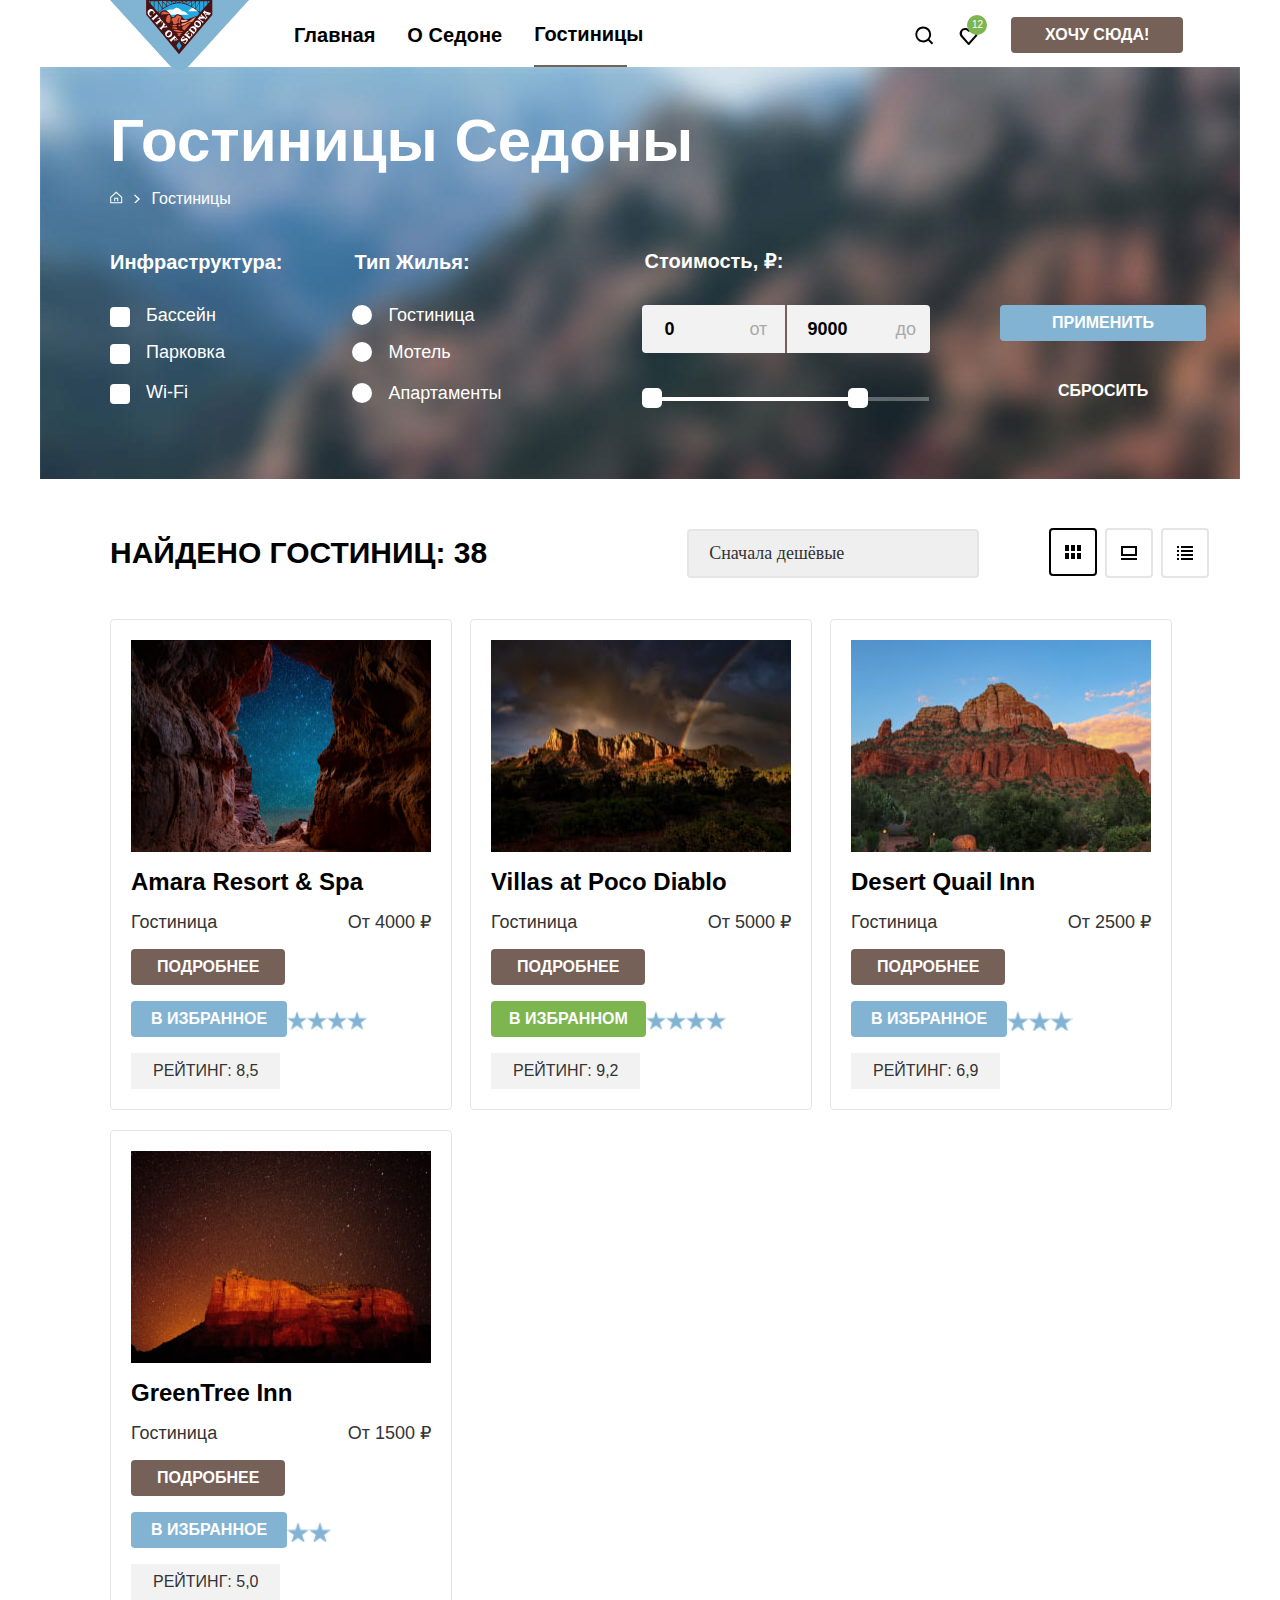
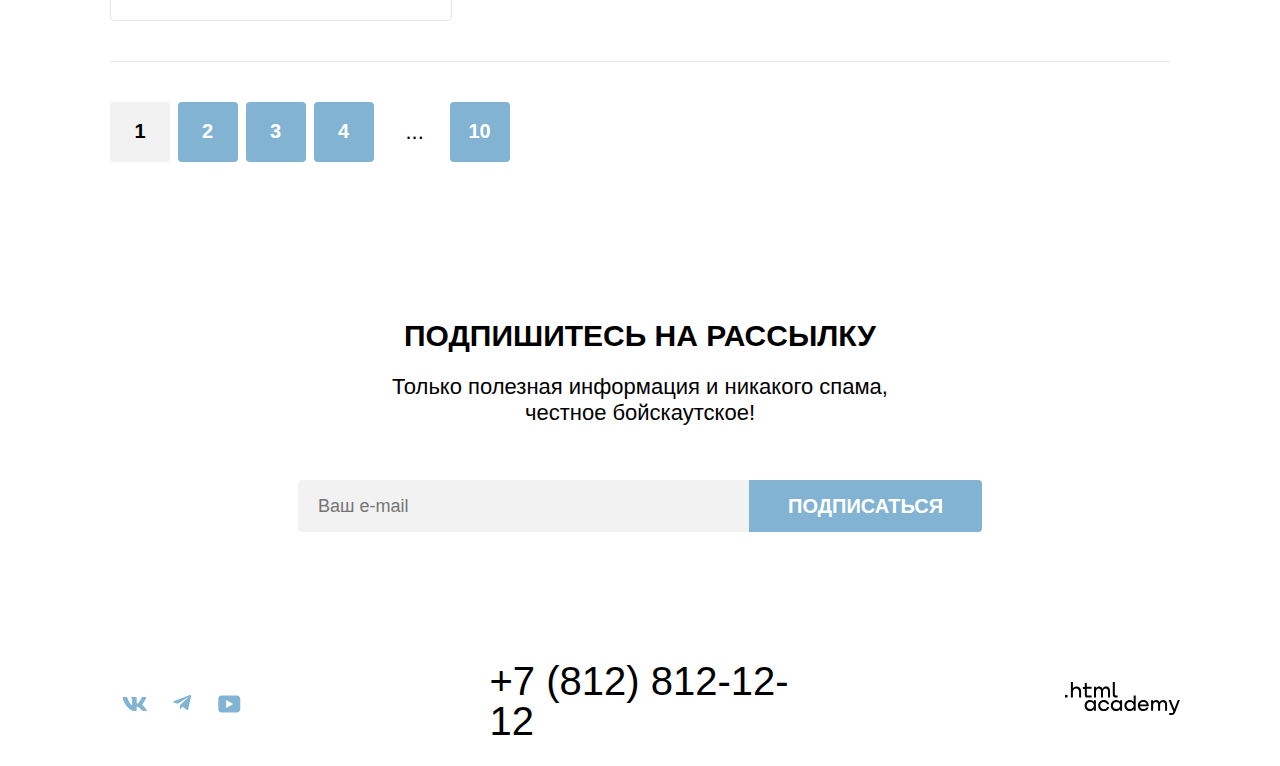
==== commit 53839f4d: "Правки имен файлов и фокус инпута" ====
--- a/catalog.html
+++ b/catalog.html
@@ -16,51 +16,85 @@
           <li class="navigation_item nav-about"> <a class="navigation_link" href="#"> О Седоне </a> </li>
           <li class="navigation_item nav-hotels curent-page-hotels"> <a class="navigation_link" href="catalog.html"> Гостиницы </a><div class="selected-catalog"></div> </li>
         </ul>
-        <ul class="navigation_list navigation_interfice">
-          <li class="navigation_item interfice-search"> <a class="navigation_link" href="#"> <span class="visually-hidden">Поиск.</span>
+        <ul class="navigation_list navigation_interface">
+          <li class="navigation_item interface-search"> <a class="navigation_link" href="#"> <span class="visually-hidden">Поиск.</span>
             <img src="images/icons/search.svg" alt="Кнопка поиска." width="19" height="19"> </a> </li>
-            <li class="navigation_item interfice-favorites"> <a class="navigation_link" href="#"><span class="number-of-favorite">12</span> <span class="visually-hidden">Избранное.</span>
+            <li class="navigation_item interface-favorites"> <a class="navigation_link" href="#"><span class="number-of-favorite">12</span> <span class="visually-hidden">Избранное.</span>
               <img src="images/icons/favorite.svg" alt="Кнопка избранного." width="19" height="17"> </a> </li>
-          <li class="navigation_item interfice-go"> <a class="lets_go_button" href="#"> Хочу сюда! </a> </li>
+          <li class="navigation_item interface-go"> <a class="lets_go_button" href="#"> Хочу сюда! </a> </li>
         </ul>
       </nav>
 
     </header>
     <main class="main_inner">
       <div class="page-container">
-      <div class="catalog_filter">
-        <div class="breadcrumbs-wrapper">
-
+        <div class="catalog_filter">
+          <div class="breadcrumbs-wrapper">
             <h1 class="inner_header_title">Гостиницы Седоны</h1>
             <ul class="breadcrumbs">
                 <li class="breadcrumbs_item breadcrumbs_item-home"><a href="index.html"> <img src="images/icons/main-icon.svg" alt="На главную" width="13px" height="13px"> </a></li>
                 <li class="breadcrumbs_item breadcrumbs_item-vector"><div class="vector-right"><span class="visually-hidden">Обозначение положения на сайте.</span></div></li>
-                <li class="breadcrumbs_item breadcrumbs_item-curen "><a href="#">Гостиницы</a></li>
+                <li class="breadcrumbs_item breadcrumbs_item-current"><a href="#">Гостиницы</a></li>
             </ul>
-        </div>
-            <section class="catalog_hotels">
-                <h2 class="visually-hidden">Список гостиниц с фильтрами</h2>
-                <form class="catalog_buttons" action="https://echo.htmlacademy.ru/" method="get">
+           </div>
+           <section class="catalog_hotels">
+              <h2 class="visually-hidden">Список гостиниц с фильтрами</h2>
+              <form class="catalog_buttons" action="https://echo.htmlacademy.ru/" method="get">
 
                     <fieldset class="catalog_filter_group infrastructure">
                         <legend class="catalog_filter_title infrastructure-title">Инфраструктура:</legend>
-                        <label class="control control-swimmingpool">
-                            <input class="control_input control_input-swimmingpool visually-hidden" type="checkbox" name="swimmingpool" ><span class="control-mark"><svg class="checked-svg" width="13" height="11" aria-hidden="true" focusable="false" viewBox="0 0 13 11" fill="none" xmlns="http://www.w3.org/2000/svg"><path d="M11 .5 4.5 7.9 1.1 4 0 5.2l4.5 5.2 7.7-8.6L11 .5Z" fill=""/></svg></span><span class="control-label">Бассейн</span></label>
-                        <label class="control control-parking">
-                            <input class="control_input control_input-parking visually-hidden" type="checkbox" name="parking" ><span class="control-mark"><svg class="checked-svg" width="13" height="11" aria-hidden="true" focusable="false" viewBox="0 0 13 11" fill="none" xmlns="http://www.w3.org/2000/svg"><path d="M11 .5 4.5 7.9 1.1 4 0 5.2l4.5 5.2 7.7-8.6L11 .5Z" fill=""/></svg></span><span class="control-label">Парковка</span></label>
-                        <label class="control control-Wi-Fi">
-                            <input class="control_input control_input-Wi-Fi visually-hidden" type="checkbox" name="Wi-Fi"><span class="control-mark"><svg class="checked-svg" width="13" height="11" aria-hidden="true" focusable="false" viewBox="0 0 13 11" fill="none" xmlns="http://www.w3.org/2000/svg"><path d="M11 .5 4.5 7.9 1.1 4 0 5.2l4.5 5.2 7.7-8.6L11 .5Z" fill=""/></svg></span><span class= "control-label">Wi-Fi</span></label>
+                          <label class="control control-swimming-pool">
+                            <input class="control_input control_input-swimming-pool visually-hidden" type="checkbox" name="swimming-pool" >
+                              <span class="control-mark">
+                                <svg class="checked-svg" width="13" height="11" aria-hidden="true" focusable="false" viewBox="0 0 13 11" fill="none" xmlns="http://www.w3.org/2000/svg"><path d="M11 .5 4.5 7.9 1.1 4 0 5.2l4.5 5.2 7.7-8.6L11 .5Z" fill=""/></svg>
+                              </span>
+                              <span class="control-label">Бассейн</span>
+                          </label>
+
+                          <label class="control control-parking">
+                            <input class="control_input control_input-parking visually-hidden" type="checkbox" name="parking" >
+                              <span class="control-mark">
+                                <svg class="checked-svg" width="13" height="11" aria-hidden="true" focusable="false" viewBox="0 0 13 11" fill="none" xmlns="http://www.w3.org/2000/svg"><path d="M11 .5 4.5 7.9 1.1 4 0 5.2l4.5 5.2 7.7-8.6L11 .5Z" fill=""/></svg>
+                              </span>
+                              <span class="control-label">Парковка</span>
+                          </label>
+
+                          <label class="control control-Wi-Fi">
+                            <input class="control_input control_input-Wi-Fi visually-hidden" type="checkbox" name="Wi-Fi">
+                            <span class="control-mark">
+                              <svg class="checked-svg" width="13" height="11" aria-hidden="true" focusable="false" viewBox="0 0 13 11" fill="none" xmlns="http://www.w3.org/2000/svg"><path d="M11 .5 4.5 7.9 1.1 4 0 5.2l4.5 5.2 7.7-8.6L11 .5Z" fill=""/></svg>
+                            </span><span class= "control-label">Wi-Fi</span>
+                          </label>
+
                     </fieldset>
 
                       <fieldset class="catalog_filter_group accommodation_type">
-                      <legend class="catalog_filter_title accommodation_type-title">Тип жилья:</legend>
-                        <ul class="accommodation_type_list">
-                          <li class="accommodation_type_list_item"><label class="checkbox checkbox-tupe-ac checkbox-hot"><input class="control-input-ac visually-hidden" type="radio" name="accommodation"
-                             value="hotel"><span class="control-radio control-radio-hot"></span><span class="radio-otion-describtion">Гостиница</span></label></li>
-                          <li class="accommodation_type_list_item"><label class="checkbox checkbox-tupe-ac checkbox-mot"><input class="control-input-ac visually-hidden" type="radio" name="accommodation"
-                            value="Motel"><span class="control-radio control-radio-mot"></span><span class="radio-otion-describtion">Мотель</span></label></li>
-                          <li class="accommodation_type_list_item"><label class="checkbox checkbox-tupe-ac checkbox-app"><input class="control-input-ac visually-hidden" type="radio" name="accommodation"
-                            value="Apartments"><span class="control-radio control-radio-app"></span><span class="radio-otion-describtion">Апартаменты</span></label></li>
+                        <legend class="catalog_filter_title accommodation_type-title">Тип жилья:</legend>
+                          <ul class="accommodation_type_list">
+
+                            <li class="accommodation_type_list_item">
+                              <label class="checkbox checkbox-type-ac checkbox-hot">
+                                <input class="control-input-ac input-hot visually-hidden" type="radio" name="accommodation" value="hotel">
+                                <span class="control-radio control-radio-hot"></span>
+                                <span class="radio-option-description">Гостиница</span>
+                              </label>
+                            </li>
+
+                            <li class="accommodation_type_list_item">
+                              <label class="checkbox checkbox-type-ac checkbox-mot">
+                                <input class="control-input-ac input-mot visually-hidden" type="radio" name="accommodation" value="Motel">
+                                <span class="control-radio control-radio-mot"></span>
+                                <span class="radio-option-description">Мотель</span>
+                              </label>
+                            </li>
+
+                            <li class="accommodation_type_list_item">
+                              <label class="checkbox checkbox-type-ac checkbox-app">
+                                <input class="control-input-ac input-ap visually-hidden" type="radio" name="accommodation" value="Apartments">
+                                <span class="control-radio control-radio-app"></span>
+                                <span class="radio-option-description">Апартаменты</span>
+                              </label>
+                            </li>
                         </ul>
                       </fieldset>
 
@@ -69,9 +103,15 @@
                     <legend class="catalog-range-slider-legend">Стоимость, ₽:</legend>
 
                     <div class="price-controls">
-                      <label class="min-price"><input type="text" name="min-price" value="0"><span class="form-text-from"> от</span> </label>
-                      <label class="max-price"><input type="text" name="max-price" value="9000"><span class="form-text-to">до</span> </label>
+                      <label class="min-price">
+                        <input type="text" name="min-price" value="0">
+                        <span class="form-text-from"> от</span>
+                      </label>
+                      <label class="max-price"><input type="text" name="max-price" value="9000">
+                        <span class="form-text-to">до</span>
+                      </label>
                     </div>
+
                     <div class="range-controls">
                       <div class="scale">
                         <div class="bar"></div>
@@ -83,9 +123,6 @@
                   </fieldset>
 
 
-
-
-
                     <DIV class="buttons-wrapper">
                       <button class="button accept_button" type="submit">Применить</button>
                       <button class="button reset_button" type="reset">Сбросить</button>
@@ -96,85 +133,116 @@
       </div>
                 <section class="search_results">
                   <div class="sort-options-wrapper">
-                    <h3 class="search_resaults_title">Найдено гостиниц: 38</h3>
-
-                    <div class="select"><select class="select_control sort-select" aria-label="Сортировка">
+                    <h3 class="search_results_title">Найдено гостиниц: 38</h3>
+
+                    <div class="select">
+                      <select class="select_control sort-select" aria-label="Сортировка">
                         <option value="cheap">Сначала дешёвые</option>
                         <option value="popular">Сначала популярные</option>
                         <option value="expensive">Сначала дорогие</option>
                       </select></div>
 
                       <div class="options_icons-wrapper">
-                      <a class="button button_bold button_table-view" href="#"> <img class="view-icon-image" width="16px" height="14px" src="images/icons/table-view.png" alt="Показать таблицей."> </a>
-                      <a class="button button_light button_card-view" href="#"> <img class="view-icon-image" width="16px" height="14px" src="images/icons/hotel-description_view.png" alt="Показать карточками."> </a>
-                      <a class="button button_light button_list-view" href="#"> <img class="view-icon-image" width="16px" height="14px" src="images/icons/list-view.png" alt="Показать списком." > </a>
+                      <a class="button button_bold button_table-view" href="#">
+                        <img class="view-icon-image" width="16px" height="14px" src="images/icons/table-view.png" alt="Показать таблицей.">
+                      </a>
+                      <a class="button button_light button_card-view" href="#">
+                        <img class="view-icon-image" width="16px" height="14px" src="images/icons/hotel-description_view.png" alt="Показать карточками.">
+                      </a>
+                      <a class="button button_light button_list-view" href="#">
+                        <img class="view-icon-image" width="16px" height="14px" src="images/icons/list-view.png" alt="Показать списком." >
+                      </a>
 
                       </div>
                     </div>
+
                     <ul class="hotels-list">
-                    <li class="hotel_card"> <a href="#" class="hotel_card_link"> <img src="images/hotels_catalog/hotel-1.jpg" alt="Фотография отеля Amara Resort & Spa." width="300" height="212">
+                      <li class="hotel_card"> <a href="#" class="hotel_card_link">
+                        <img src="images/hotels-catalog/hotel-1.jpg" alt="Фотография отеля Amara Resort & Spa." width="300" height="212">
                         <h3 class="hotel_title">Amara Resort & Spa</h3></a>
                         <div class="card-content-wrapper">
-                        <span class="hotel_type">Гостиница</span>
-                        <span class="hotel_price">От 4000 ₽</span>
-                        <a class="hotel_card_button-more button" href="#">подробнее</a>
-                        <a class="hotel_card_button-favorite button" href="#">в избранное</a>
-                        <div class="four-stars stars"><span class="visually-hidden">Отель 4 звезды.</span></div>
-                        <span class="rating">Рейтинг: 8,5</span></div> </li>
-
-                    <li class="hotel_card"> <a href="#" class="hotel_card_link"> <img src="images/hotels_catalog/hotel-2.jpg" alt="Фотография отеля Villas at Poco Diablo." width="300" height="212">
+                          <span class="hotel_type">Гостиница</span>
+                          <span class="hotel_price">От 4000 ₽</span>
+                          <a class="hotel_card_button-more button" href="#">подробнее</a>
+                          <a class="hotel_card_button-favorite button" href="#">в избранное</a>
+                          <div class="four-stars stars">
+                            <span class="visually-hidden">Отель 4 звезды.</span>
+                          </div>
+                        <span class="rating">Рейтинг: 8,5</span>
+                        </div>
+                      </li>
+
+                      <li class="hotel_card"> <a href="#" class="hotel_card_link">
+                        <img src="images/hotels-catalog/hotel-2.jpg" alt="Фотография отеля Villas at Poco Diablo." width="300" height="212">
                         <h3 class="hotel_title">Villas at Poco Diablo</h3></a>
                         <div class="card-content-wrapper">
-                        <span class="hotel_type">Гостиница</span>
-                        <span class="hotel_price">От 5000 ₽</span>
-                        <a class="hotel_card_button-more button" href="#">подробнее</a>
-                        <a class="hotel_card_button-favorite-chosed button" href="#">в избранном</a>
-                        <div class="four-stars stars"><span class="visually-hidden">Отель 4 звезды.</span></div>
-                        <span class="rating">Рейтинг: 9,2</span></div> </li>
-
-                    <li class="hotel_card"> <a href="#" class="hotel_card_link"> <img src="images/hotels_catalog/hotel-3.jpg" alt="Фотография отеля Desert Quail Inn." width="300" height="212">
+                          <span class="hotel_type">Гостиница</span>
+                          <span class="hotel_price">От 5000 ₽</span>
+                          <a class="hotel_card_button-more button" href="#">подробнее</a>
+                          <a class="hotel_card_button-favorite-chosed button" href="#">в избранном</a>
+                        <div class="four-stars stars">
+                          <span class="visually-hidden">Отель 4 звезды.</span>
+                        </div>
+                        <span class="rating">Рейтинг: 9,2</span>
+                        </div>
+                      </li>
+
+                      <li class="hotel_card"> <a href="#" class="hotel_card_link">
+                        <img src="images/hotels-catalog/hotel-3.jpg" alt="Фотография отеля Desert Quail Inn." width="300" height="212">
                         <h3 class="hotel_title">Desert Quail Inn</h3></a>
                         <div class="card-content-wrapper">
-                        <span class="hotel_type">Гостиница</span>
-                        <span class="hotel_price">От 2500 ₽</span>
-                        <a class="hotel_card_button-more button" href="#">подробнее</a>
-                        <a class="hotel_card_button-favorite button" href="#">в избранное</a>
-                        <div class="three-stars stars"><span class="visually-hidden">Отель 3 звезды.</span></div>
-                        <span class="rating">Рейтинг: 6,9</span></div></li>
-
-                    <li class="hotel_card"> <a href="#" class="hotel_card_link"> <img src="images/hotels_catalog/hotel-4.jpg" alt="Фотография отеля GreenTree Inn." width="300" height="212">
+                          <span class="hotel_type">Гостиница</span>
+                          <span class="hotel_price">От 2500 ₽</span>
+                          <a class="hotel_card_button-more button" href="#">подробнее</a>
+                          <a class="hotel_card_button-favorite button" href="#">в избранное</a>
+                          <div class="three-stars stars">
+                            <span class="visually-hidden">Отель 3 звезды.</span>
+                          </div>
+                          <span class="rating">Рейтинг: 6,9</span>
+                        </div>
+                      </li>
+
+                      <li class="hotel_card"> <a href="#" class="hotel_card_link">
+                        <img src="images/hotels-catalog/hotel-4.jpg" alt="Фотография отеля GreenTree Inn." width="300" height="212">
                         <h3 class="hotel_title">GreenTree Inn</h3></a>
                         <div class="card-content-wrapper">
-                        <span class="hotel_type">Гостиница</span>
-                        <span class="hotel_price">От 1500 ₽</span>
-                        <a class="hotel_card_button-more button" href="#">подробнее</a>
-                        <a class="hotel_card_button-favorite button" href="#">в избранное</a>
-                        <div class="two-stars stars"><span class="visually-hidden">Отель 3 звезды.</span></div>
-                        <span class="rating">Рейтинг: 5,0</span></div></li>
-
-                </ul>
-
-                <div class="underliner"></div>
+                          <span class="hotel_type">Гостиница</span>
+                          <span class="hotel_price">От 1500 ₽</span>
+                          <a class="hotel_card_button-more button" href="#">подробнее</a>
+                          <a class="hotel_card_button-favorite button" href="#">в избранное</a>
+                          <div class="two-stars stars">
+                            <span class="visually-hidden">Отель 3 звезды.</span>
+                          </div>
+                          <span class="rating">Рейтинг: 5,0</span>
+                        </div>
+                      </li>
+                     </ul>
+
+                <div class="underline"></div>
 
                 <ul class="pagination">
 
-                    <li class="pagination_item pagination_item-current">
-                    1</li>
+                    <li class="pagination_item pagination_item-current">1</li>
 
                     <li class="pagination_item pagination_item-notcorrent">
-                    <a class="pagination_link pagination_disabled" href="#">2</a></li>
+                      <a class="pagination_link pagination_disabled" href="#">2</a>
+                    </li>
 
                     <li class="pagination_item pagination_item-notcorrent">
-                    <a class="pagination_link pagination_disabled" href="#">3</a></li>
+                      <a class="pagination_link pagination_disabled" href="#">3</a>
+                    </li>
 
                     <li class="pagination_item pagination_item-notcorrent">
-                    <a class="pagination_link pagination_disabled" href="#">4</a></li>
+                      <a class="pagination_link pagination_disabled" href="#">4</a>
+                    </li>
 
                     <li class="pagination_item pagination-white">
-                    <a class="pagination_link pagination_other" href="#">...</a></li>
+                      <a class="pagination_link pagination_other" href="#">...</a>
+                    </li>
 
                     <li class="pagination_item pagination_item-notcorrent">
-                    <a class="pagination_link pagination_disabled double-digit-pagination" href="#">10</a></li>
+                      <a class="pagination_link pagination_disabled double-digit-pagination" href="#">10</a>
+                    </li>
                 </ul>
 
                 </section>
@@ -184,40 +252,70 @@
     </main>
     <footer>
       <div class="page-footer-container">
-      <section class="newsletter-catalog"> <div class="newsletter-wrapper">
-        <h2 class="newsletter_title-black">Подпишитесь на рассылку</h2>
-        <p class="newsletter_description-black">Только полезная информация и никакого спама,<br> честное бойскаутское!</p><div class=".sub_modul-wrapper">
-        <form action="https://echo.htmlacademy.ru/" method="post" class="newsletter_subscribe">
-          <input class="subscribe" type="email" placeholder="Ваш e-mail" name="newsletter-email" >
-          <button type="submit" class="subscribe_button">Подписаться</button>
-        </form>
+        <section class="newsletter-catalog">
+          <div class="newsletter-wrapper">
+            <h2 class="newsletter_title-black">Подпишитесь на рассылку</h2>
+            <p class="newsletter_description-black">Только полезная информация и никакого спама,<br> честное бойскаутское!</p>
+              <div class=".sub_module-wrapper">
+                <form action="https://echo.htmlacademy.ru/" method="post" class="newsletter_subscribe">
+                  <input class="subscribe" type="email" placeholder="Ваш e-mail" name="newsletter-email" >
+                  <button type="submit" class="subscribe_button">Подписаться</button>
+                </form>
+              </div>
+          </div>
+
+      </section><div class="contact_us">
+        <section class="social">
+
+          <h3 class="visually-hidden">Контакты</h3>
+
+          <ul class="social_list">
+            <li class="social_list_item-vk">
+              <a class="button" href="https://vk.com/htmlacademy">
+                <svg class="vk-svg social-icon" aria-hidden="true" focusable="false" width="25" height="14" fill="none" xmlns="http://www.w3.org/2000/svg"><path fill-rule="evenodd" clip-rule="evenodd" d="M24.1 1c.2-.6 0-1-.8-1h-2.6c-.7 0-1 .3-1.1.7 0 0-1.4 3.2-3.3 5.3-.6.6-.9.8-1.2.8-.2 0-.4-.2-.4-.7V.9c0-.6-.2-.9-.8-.9h-4c-.5 0-.8.3-.8.6 0 .6 1 .8 1 2.5V7c0 .8 0 1-.4 1-.9 0-3-3.2-4.3-6.9-.3-.7-.5-1-1.2-1H1.6C.8 0 .6.3.6.7c0 .7 1 4.1 4.2 8.6 2.2 3 5.2 4.7 8 4.7 1.7 0 1.9-.4 1.9-1v-2.3c0-.8.2-.9.7-.9.4 0 1 .2 2.6 1.7 1.8 1.7 2 2.5 3 2.5h2.7c.7 0 1.1-.4 1-1.1-.3-.7-1.2-1.8-2.3-3L20.6 8c-.4-.5-.3-.7 0-1.1 0 0 3.2-4.4 3.5-6Z"/></svg>
+                <span class="visually-hidden">ВКонтакте</span>
+              </a>
+            </li>
+
+            <li class="social_list_item-yt">
+              <a class="button" href="tg://resolve?domain=htmlacademy">
+                <svg class="yt-svg social-icon" aria-hidden="true" focusable="false" width="18" height="16" fill="none" xmlns="http://www.w3.org/2000/svg"><path d="M16.8.1.8 6.2c-1 .5-1 1-.2 1.4l4.1 1.2 9.5-6c.5-.2.9 0 .5.2l-7.6 7-.3 4.2c.4 0 .6-.2.8-.4l2-2 4.1 3c.8.5 1.3.3 1.5-.6L18 1.4c.3-1.1-.4-1.6-1.1-1.3Z" /></svg>
+                <span class="visually-hidden">Youtube</span>
+              </a>
+            </li>
+
+            <li class="social_list_item-tg">
+              <a class="button" href="https://www.youtube.com/user/htmlacademyru">
+                <svg class="tg-svg social-icon" aria-hidden="true" focusable="false" width="23" height="18" fill="none" xmlns="http://www.w3.org/2000/svg"><path d="M19 .5H3.4C1.6.5.3 2.1.3 3.9v10c0 2 1.3 3.6 3.2 3.6h15.7c1.6 0 3.1-1.6 3.1-3.4V3.9C22.1 2.1 20.8.5 19 .5ZM8 13V5l7.3 4L8 13Z" /></svg>
+                <span class="visually-hidden">Телеграм</span>
+              </a>
+            </li>
+          </ul>
+        </section>
+
+        <address class="phonenumber">
+          <a class="phonenumber-LINK" href="tel:+78128121212"> +7 (812) 812-12-12 </a>
+        </address>
+
+        <p class="about-text">
+          <a class="htmlacademy-link" href="https://htmlacademy.ru/">
+            <svg class="html-svg social-icon" aria-hidden="true" focusable="false" width="115" height="33" viewBox="0 0 115 33" fill="none" xmlns="http://www.w3.org/2000/svg">
+            <path d="M0 12.9V15.5H2.5V12.9H0Z"/>
+            <path d="M11.6 4.5C10 4.5 8.8 5.2 8 6.2H7.9V0H5.9V15.5H7.9V10.2C7.9 8.1 9.2 6.6 11.2 6.6C13 6.6 14.1 8 14.1 9.8V15.5H16.1V9.4C16.2 6.4 14.3 4.5 11.6 4.5Z" />
+            <path d="M26.6 4.8H21.8V1.1H19.8V4.9H17.9V6.9H19.8V12.9C19.8 14.6 20.8 15.6 22.5 15.6H26.6V13.6H22.9C22.2 13.6 21.8 13.2 21.8 12.5V6.8H26.6V4.8Z" />
+            <path d="M41.1 4.6C39.5 4.6 38.2 5.4 37.6 6.7H37.5C36.9 5.5 35.7 4.6 34.1 4.6C32.7 4.6 31.6 5.4 31 6.4H30.9V4.8H29V15.4H31V10C31 8 32 6.5 33.6 6.5C35.1 6.5 36 7.5 36 9.1V15.4H38V9.8C38 7.4 39.4 6.5 40.6 6.5C42.1 6.5 43 7.5 43 9.1V15.4H45V8.9C45.1 6.4 43.6 4.6 41.1 4.6Z" />
+            <path d="M47.8 12.7C47.8 14.4 48.8 15.4 50.6 15.4H52.6V13.4H50.9C50.2 13.4 49.8 13 49.8 12.3V0H47.8V12.7Z" />
+            <path d="M28.9 19.7C28 18.6 26.7 17.9 25 17.9C21.9 17.9 19.6 20.2 19.6 23.5C19.6 26.8 21.9 29.1 25 29.1C26.8 29.1 28 28.3 28.8 27.2H28.9V28.8H30.9V18.2H28.9V19.7ZM25.3 27.1C23.1 27.1 21.7 25.5 21.7 23.5C21.7 21.5 23.1 19.9 25.3 19.9C27.5 19.9 28.9 21.5 28.9 23.5C28.9 25.4 27.5 27.1 25.3 27.1Z"/>
+            <path d="M44.2 22C43.7 19.6 41.6 17.9 38.8 17.9C35.4 17.9 33.2 20.4 33.2 23.5C33.2 26.6 35.4 29.1 38.8 29.1C41.6 29.1 43.7 27.3 44.2 24.9H42.1C41.7 26.2 40.4 27.2 38.8 27.2C36.6 27.2 35.2 25.6 35.2 23.6C35.2 21.6 36.6 20 38.8 20C40.4 20 41.6 21 42.1 22.2H44.2V22Z" />
+            <path d="M55.1 19.7C54.2 18.6 52.9 17.9 51.2 17.9C48.1 17.9 45.8 20.2 45.8 23.5C45.8 26.8 48.1 29.1 51.2 29.1C53 29.1 54.2 28.3 55 27.2H55.1V28.8H57.1V18.2H55.1V19.7ZM51.5 27.1C49.3 27.1 47.9 25.5 47.9 23.5C47.9 21.5 49.3 19.9 51.5 19.9C53.7 19.9 55.1 21.5 55.1 23.5C55.1 25.4 53.6 27.1 51.5 27.1Z" />
+            <path d="M68.7 19.8C67.8 18.7 66.5 17.9 64.8 17.9C61.7 17.9 59.4 20.2 59.4 23.5C59.4 26.8 61.6 29.1 64.8 29.1C66.5 29.1 67.8 28.3 68.6 27.3H68.7V28.8H70.7V13.4H68.7V19.8ZM65.1 27.1C62.9 27.1 61.5 25.5 61.5 23.5C61.5 21.5 62.9 19.9 65.1 19.9C67.3 19.9 68.7 21.5 68.7 23.5C68.6 25.5 67.2 27.1 65.1 27.1Z" />
+            <path d="M78.3 17.9C75 17.9 72.8 20.4 72.8 23.5C72.8 26.5 74.9 29.1 78.3 29.1C80.8 29.1 82.8 27.8 83.5 25.5H81.4C80.9 26.5 79.8 27.1 78.4 27.1C76.5 27.1 75.1 25.8 75 24.2H83.8C84 20.6 81.8 17.9 78.3 17.9ZM78.3 19.8C80 19.8 81.3 20.8 81.6 22.4H75.1C75.4 20.9 76.6 19.8 78.3 19.8Z" />
+            <path d="M98.2 17.9C96.6 17.9 95.3 18.7 94.6 19.9H94.5C93.9 18.7 92.7 17.9 91.1 17.9C89.7 17.9 88.6 18.6 88 19.7V18.2H86.1V28.8H88.1V23.4C88.1 21.4 89.1 20 90.7 19.9C92.2 19.9 93.1 20.9 93.1 22.5V28.8H95.1V23.2C95.1 20.8 96.5 19.9 97.7 19.9C99.2 19.9 100.1 20.9 100.1 22.5V28.8H102.1V22.3C102.2 19.7 100.7 17.9 98.2 17.9Z" />
+            <path d="M109.4 27L105.8 18.1H103.6L108.4 29.7C108.1 30.6 107.7 30.9 106.7 30.9H104.2V32.9H106.7C108.5 32.9 109.5 32.1 110.2 30.3L114.9 18.1H112.8L109.4 27Z" />
+            </svg>
+           </a>
+        </p>
+
+        </div>
       </div>
-      </div>
-      </section>
-      <div class="contact_us">        <section class="social">
-        <h3 class="visually-hidden">Контакты</h3>
-        <ul class="social_list">
-          <li class="social_list_item-vk"> <a class="button" href="https://vk.com/htmlacademy"> <svg class="vk-svg social-icon" aria-hidden="true" focusable="false" width="25" height="14" fill="none" xmlns="http://www.w3.org/2000/svg"><path fill-rule="evenodd" clip-rule="evenodd" d="M24.1 1c.2-.6 0-1-.8-1h-2.6c-.7 0-1 .3-1.1.7 0 0-1.4 3.2-3.3 5.3-.6.6-.9.8-1.2.8-.2 0-.4-.2-.4-.7V.9c0-.6-.2-.9-.8-.9h-4c-.5 0-.8.3-.8.6 0 .6 1 .8 1 2.5V7c0 .8 0 1-.4 1-.9 0-3-3.2-4.3-6.9-.3-.7-.5-1-1.2-1H1.6C.8 0 .6.3.6.7c0 .7 1 4.1 4.2 8.6 2.2 3 5.2 4.7 8 4.7 1.7 0 1.9-.4 1.9-1v-2.3c0-.8.2-.9.7-.9.4 0 1 .2 2.6 1.7 1.8 1.7 2 2.5 3 2.5h2.7c.7 0 1.1-.4 1-1.1-.3-.7-1.2-1.8-2.3-3L20.6 8c-.4-.5-.3-.7 0-1.1 0 0 3.2-4.4 3.5-6Z"/></svg><span class="visually-hidden">ВКонтакте.</span></a></li>
-          <li class="social_list_item-yt"> <a class="button" href="tg://resolve?domain=htmlacademy"> <svg class="yt-svg social-icon" aria-hidden="true" focusable="false" width="18" height="16" fill="none" xmlns="http://www.w3.org/2000/svg"><path d="M16.8.1.8 6.2c-1 .5-1 1-.2 1.4l4.1 1.2 9.5-6c.5-.2.9 0 .5.2l-7.6 7-.3 4.2c.4 0 .6-.2.8-.4l2-2 4.1 3c.8.5 1.3.3 1.5-.6L18 1.4c.3-1.1-.4-1.6-1.1-1.3Z" /></svg> <span class="visually-hidden">Youtube.</span></a></li>
-          <li class="social_list_item-tg"> <a class="button" href="https://www.youtube.com/user/htmlacademyru"> <svg class="tg-svg social-icon" aria-hidden="true" focusable="false" width="23" height="18" fill="none" xmlns="http://www.w3.org/2000/svg"><path d="M19 .5H3.4C1.6.5.3 2.1.3 3.9v10c0 2 1.3 3.6 3.2 3.6h15.7c1.6 0 3.1-1.6 3.1-3.4V3.9C22.1 2.1 20.8.5 19 .5ZM8 13V5l7.3 4L8 13Z" /></svg> <span class="visually-hidden">Телеграм.</span></a></li>
-        </ul>
-      </section>
-      <address class="phonenumber"><a class="phonenumber-LINK" href="tel:+78128121212"> +7 (812) 812-12-12 </a> </address>
-      <p class="about-text"><a class="htmlacademy-link" href="https://htmlacademy.ru/"> <svg class="html-svg social-icon" aria-hidden="true" focusable="false" width="115" height="33" viewBox="0 0 115 33" fill="none" xmlns="http://www.w3.org/2000/svg">
-        <path d="M0 12.9V15.5H2.5V12.9H0Z"/>
-        <path d="M11.6 4.5C10 4.5 8.8 5.2 8 6.2H7.9V0H5.9V15.5H7.9V10.2C7.9 8.1 9.2 6.6 11.2 6.6C13 6.6 14.1 8 14.1 9.8V15.5H16.1V9.4C16.2 6.4 14.3 4.5 11.6 4.5Z" />
-        <path d="M26.6 4.8H21.8V1.1H19.8V4.9H17.9V6.9H19.8V12.9C19.8 14.6 20.8 15.6 22.5 15.6H26.6V13.6H22.9C22.2 13.6 21.8 13.2 21.8 12.5V6.8H26.6V4.8Z" />
-        <path d="M41.1 4.6C39.5 4.6 38.2 5.4 37.6 6.7H37.5C36.9 5.5 35.7 4.6 34.1 4.6C32.7 4.6 31.6 5.4 31 6.4H30.9V4.8H29V15.4H31V10C31 8 32 6.5 33.6 6.5C35.1 6.5 36 7.5 36 9.1V15.4H38V9.8C38 7.4 39.4 6.5 40.6 6.5C42.1 6.5 43 7.5 43 9.1V15.4H45V8.9C45.1 6.4 43.6 4.6 41.1 4.6Z" />
-        <path d="M47.8 12.7C47.8 14.4 48.8 15.4 50.6 15.4H52.6V13.4H50.9C50.2 13.4 49.8 13 49.8 12.3V0H47.8V12.7Z" />
-        <path d="M28.9 19.7C28 18.6 26.7 17.9 25 17.9C21.9 17.9 19.6 20.2 19.6 23.5C19.6 26.8 21.9 29.1 25 29.1C26.8 29.1 28 28.3 28.8 27.2H28.9V28.8H30.9V18.2H28.9V19.7ZM25.3 27.1C23.1 27.1 21.7 25.5 21.7 23.5C21.7 21.5 23.1 19.9 25.3 19.9C27.5 19.9 28.9 21.5 28.9 23.5C28.9 25.4 27.5 27.1 25.3 27.1Z"/>
-        <path d="M44.2 22C43.7 19.6 41.6 17.9 38.8 17.9C35.4 17.9 33.2 20.4 33.2 23.5C33.2 26.6 35.4 29.1 38.8 29.1C41.6 29.1 43.7 27.3 44.2 24.9H42.1C41.7 26.2 40.4 27.2 38.8 27.2C36.6 27.2 35.2 25.6 35.2 23.6C35.2 21.6 36.6 20 38.8 20C40.4 20 41.6 21 42.1 22.2H44.2V22Z" />
-        <path d="M55.1 19.7C54.2 18.6 52.9 17.9 51.2 17.9C48.1 17.9 45.8 20.2 45.8 23.5C45.8 26.8 48.1 29.1 51.2 29.1C53 29.1 54.2 28.3 55 27.2H55.1V28.8H57.1V18.2H55.1V19.7ZM51.5 27.1C49.3 27.1 47.9 25.5 47.9 23.5C47.9 21.5 49.3 19.9 51.5 19.9C53.7 19.9 55.1 21.5 55.1 23.5C55.1 25.4 53.6 27.1 51.5 27.1Z" />
-        <path d="M68.7 19.8C67.8 18.7 66.5 17.9 64.8 17.9C61.7 17.9 59.4 20.2 59.4 23.5C59.4 26.8 61.6 29.1 64.8 29.1C66.5 29.1 67.8 28.3 68.6 27.3H68.7V28.8H70.7V13.4H68.7V19.8ZM65.1 27.1C62.9 27.1 61.5 25.5 61.5 23.5C61.5 21.5 62.9 19.9 65.1 19.9C67.3 19.9 68.7 21.5 68.7 23.5C68.6 25.5 67.2 27.1 65.1 27.1Z" />
-        <path d="M78.3 17.9C75 17.9 72.8 20.4 72.8 23.5C72.8 26.5 74.9 29.1 78.3 29.1C80.8 29.1 82.8 27.8 83.5 25.5H81.4C80.9 26.5 79.8 27.1 78.4 27.1C76.5 27.1 75.1 25.8 75 24.2H83.8C84 20.6 81.8 17.9 78.3 17.9ZM78.3 19.8C80 19.8 81.3 20.8 81.6 22.4H75.1C75.4 20.9 76.6 19.8 78.3 19.8Z" />
-        <path d="M98.2 17.9C96.6 17.9 95.3 18.7 94.6 19.9H94.5C93.9 18.7 92.7 17.9 91.1 17.9C89.7 17.9 88.6 18.6 88 19.7V18.2H86.1V28.8H88.1V23.4C88.1 21.4 89.1 20 90.7 19.9C92.2 19.9 93.1 20.9 93.1 22.5V28.8H95.1V23.2C95.1 20.8 96.5 19.9 97.7 19.9C99.2 19.9 100.1 20.9 100.1 22.5V28.8H102.1V22.3C102.2 19.7 100.7 17.9 98.2 17.9Z" />
-        <path d="M109.4 27L105.8 18.1H103.6L108.4 29.7C108.1 30.6 107.7 30.9 106.7 30.9H104.2V32.9H106.7C108.5 32.9 109.5 32.1 110.2 30.3L114.9 18.1H112.8L109.4 27Z" />
-        </svg>
-         </a> </p>
-      </div>
-      </div>
-  </footer>
+    </footer>
--- a/styles/styles.css
+++ b/styles/styles.css
@@ -76,7 +76,7 @@
   background-color:#756257;
   border: none;
   position: relative;
-  bottom: -16px;
+  bottom: -18px;
 }
 
 .nav-about {
@@ -102,7 +102,7 @@
   margin-left: 70px;
 }
 
-.navigation_interfice{
+.navigation_interface{
   margin-left: auto;
   width: 300px;
   display: flex;
@@ -110,11 +110,11 @@
   margin-right: 25px;
 }
 
-.interfice-search {
+.interface-search {
   margin-right: 25px;
 }
 
-.interfice-favorites {
+.interface-favorites {
   margin-right: 33px;
 }
 
@@ -156,8 +156,8 @@
   display: flex;
   flex-wrap: wrap;
   width: 1200px;
-  padding: 0px;
-  margin-top: 0px;
+  padding: 0;
+  margin-top: 0;
 }
 
 .advantages_item {
@@ -209,7 +209,7 @@
   text-transform: uppercase;
   color: #000000;
   background-color: #FFFFFF;
-  margin: 34px auto 0px auto;
+  margin: 34px auto 0 auto;
   padding: 30px;
   padding-bottom: 0;
 }
@@ -246,6 +246,7 @@
   display: flex;
   flex-direction: column;
   background-color: #FFFFFF;
+  min-height: 278px;
 }
 
 .sedona_short_description {
@@ -253,7 +254,7 @@
 }
 
 .advantages_intro {
-  margin: 0px auto 60px auto;
+  margin: 0 auto 60px auto;
   box-sizing: border-box;
   padding: 0 30px 30px 30px;
 }
@@ -267,7 +268,7 @@
   z-index: 1;
   top: 15px;
   right: 253px;
-  font-family: 'PT Sans';
+  font-family: 'PT Sans', sans-serif;
   font-style: normal;
   font-weight: 400;
   font-size: 10px;
@@ -308,7 +309,7 @@
   margin-top: 14px;
 }
 
-.interfice-go {
+.interface-go {
   margin-bottom: 20px;
   display: flex;
 }
@@ -327,7 +328,7 @@
   box-sizing: border-box;
 }
 
-.advantages_intro{
+.advantages_intro {
   font-family: "PT Sans", sans-serif;
   font-style: normal;
   font-weight: 400;
@@ -372,7 +373,7 @@
 .advantages_description_white {
   background-color: #82B3D3;
   color: #FFFFFF;
-  margin: 0px;
+  margin: 0;
 }
 
 .advantages-soft-blue {
@@ -380,7 +381,7 @@
 background-color: rgba(131, 179, 211, 0.12);
 }
 
-.advantages-soft-blue-tansporent {
+.advantages-soft-blue-transparent {
   color: #000000;
   background-color: rgba(131, 179, 211, 0.2);
 }
@@ -393,7 +394,7 @@
   line-height: 28px;
   text-align: center;
   text-transform: uppercase;
-  margin: 0px;
+  margin: 0;
 }
 
 footer {
@@ -515,7 +516,7 @@
 .hotel_title {
   margin-top: 16px;
   margin-bottom: 16px;
-  font-family: 'PT Sans';
+  font-family: 'PT Sans', sans-serif;
   font-style: normal;
   font-weight: 700;
   font-size: 24px;
@@ -574,7 +575,7 @@
 
 .subscribe {
   background: #F2F2F2;
-  border-radius: 4px 0px 0px 4px;
+  border-radius: 4px 0 0 4px;
   width: 452px;
   height: 52px;
   border: none;
@@ -659,7 +660,7 @@
 .departure-date:focus,
 .adult-choose:focus,
 .children-choose:focus {
-  font-family: 'PT Sans';
+  font-family: 'PT Sans', sans-serif;
   font-style: normal;
   font-weight: 700;
   font-size: 18px;
@@ -685,7 +686,7 @@
 .catalog-range-slider {
   width: 288px;
   height: 160px;
-  padding: 0px;
+  padding: 0;
   margin: 0 70px 0 0;
   border: none;
   position: relative;
@@ -703,7 +704,7 @@
   margin-bottom: 32px;
 }
 
-.sub_modul-wrapper {
+.sub_module-wrapper {
   align-self: center;
 }
 
@@ -718,10 +719,10 @@
   text-transform: uppercase;
   color: #FFFFFF;
   background-color: #82B3D3;
-  border-radius: 0px 4px 4px 0px;
+  border-radius: 0 4px 4px 0;
   border: none;
   min-height: 52px;
-  padding: 0px;
+  padding: 0;
   width: 244px;
   cursor: pointer;
 }
@@ -744,7 +745,7 @@
 }
 
 .catalog_filter {
-  background-image: url("../images/filter_back.jpg");
+  background-image: url("../images/filter-back.jpg");
   background-size: 100% auto;
   background-repeat: no-repeat;
   background-color: #82B3D3;
@@ -813,12 +814,12 @@
   margin-right: 11.3px;
 }
 
-.breadcrumbs_item-curen {
+.breadcrumbs_item-current {
   margin-left: 10.8px;
 }
 
 .catalog_filter_title {
-  font-family: 'PT Sans';
+  font-family: 'PT Sans', sans-serif;
   font-style: normal;
   font-weight: 700;
   font-size: 20px;
@@ -864,7 +865,7 @@
   width: 143px;
   background: #F2F2F2;
   border-radius: 4px;
-  font-family: 'PT Sans';
+  font-family: 'PT Sans', sans-serif;
   font-style: normal;
   font-weight: 400;
   font-size: 18px;
@@ -907,12 +908,11 @@
 .price-controls input {
   width: 50px;
   color: #000000;
-  font-family: 'PT Sans';
+  font-family: 'PT Sans', sans-serif;
   font-style: normal;
   font-weight: 700;
   font-size: 18px;
   margin: 0;
-  color: inherit;
   background: none;
   border: none
 }
@@ -953,20 +953,20 @@
 
 .range-toggle:focus {
   outline: 3px solid #83B3D3;
-  box-shadow: 0px 4px 10px rgba(0, 0, 0, 0.25);
+  box-shadow: 0 4px 10px rgba(0, 0, 0, 0.25);
   border-radius: 5px;
 
 }
 
 .range-toggle:hover {
   background: #FFFFFF;
-  box-shadow: 0px 4px 10px rgba(0, 0, 0, 0.25);
+  box-shadow: 0 4px 10px rgba(0, 0, 0, 0.25);
   border-radius: 5px;
 }
 
 .range-toggle:active {
   outline: 2px solid #83B3D3;
-  box-shadow: 0px 7px 15px rgba(0, 0, 0, 0.4);
+  box-shadow: 0 7px 15px rgba(0, 0, 0, 0.4);
   border-radius: 5px;
 }
 
@@ -978,25 +978,6 @@
   left: 206px
 }
 
-.btn-transparent {
-  display: block;
-  margin-left: 85px;
-  padding: 6px 20px;
-  width: 137px;
-  font-size: 14px;
-  line-height: 20px;
-  color: #fff;
-  text-transform: uppercase;
-  background: transparent;
-  border: 2px solid #fff;
-  border-radius: 2px;
-  cursor: pointer
-}
-
-.btn-transparent:hover {
-  color: #000;
-  background: #fff
-}
 
 .buttons-wrapper {
   display: flex;
@@ -1041,12 +1022,17 @@
   margin-right: 16px;
 }
 
+.control_input:focus ~ .control-mark {
+  outline: #83B3D3 Solid 3px;
+  border-radius: 4px;
+}
+
 .control {
   align-items: center;
   padding: 0;
 }
 
-.control-swimmingpool {
+.control-swimming-pool {
   display: flex;
   position: relative;
   margin-bottom: 16px;
@@ -1194,24 +1180,29 @@
   content: "";
 }
 
-.checkbox-tupe-ac:hover .radio-otion-describtion {
+.checkbox-type-ac:hover .radio-option-description {
   color: rgba(200, 217, 231, 1);
 }
 
-.checkbox-tupe-ac:hover .control-radio {
+.checkbox-type-ac:hover .control-radio {
   background-color: rgba(200, 217, 231, 1);
 }
 
-.checkbox-tupe-ac:active .radio-otion-describtion {
+.checkbox-type-ac:active .radio-option-description {
   color: rgba(153, 183, 209, 1);
 }
 
-.checkbox-tupe-ac:active .control-radio {
+.checkbox-type-ac:active .control-radio {
   background-color: rgba(153, 183, 209, 1);
 }
 
+.control-input-ac:focus ~ .control-radio {
+  outline: #83B3D3 Solid 3px;
+  border-radius: 50%;
+}
+
 .accept_button {
-  font-family: 'PT Sans';
+  font-family: 'PT Sans', sans-serif;
   font-style: normal;
   font-weight: 700;
   font-size: 16px;
@@ -1228,7 +1219,7 @@
 }
 
 .reset_button {
-  font-family: 'PT Sans';
+  font-family: 'PT Sans', sans-serif;
   font-style: normal;
   font-weight: 700;
   font-size: 16px;
@@ -1306,7 +1297,7 @@
   appearance: none;
   border: 2px solid;
   border-color: #E5E5E5;
-  background-image: url("../images/icons/Vector-down.svg") ;
+  background-image: url("../images/icons/vector-down.svg") ;
   background-repeat: no-repeat;
   background-position: right 18px center;
 }
@@ -1332,7 +1323,7 @@
   margin-top: 26px;
 }
 
-.search_resaults_title {
+.search_results_title {
   margin-right: 200px;
 }
 
@@ -1341,7 +1332,7 @@
   width: 160px;
   justify-content: space-between;
   flex-wrap: wrap;
-  row-gap: 0px;
+  row-gap: 0;
 }
 
 .options_icons-wrapper a {
@@ -1357,7 +1348,7 @@
   align-items: center;
 }
 
-.search_resaults_title {
+.search_results_title {
   font-family: 'PT Sans', sans-serif;
   font-style: normal;
   font-weight: 700;
@@ -1408,7 +1399,7 @@
 
 .hotel_type {
   width: 140px;
-  font-family: 'PT Sans';
+  font-family: 'PT Sans', sans-serif;
   font-style: normal;
   font-weight: 400;
   font-size: 18px;
@@ -1416,7 +1407,7 @@
 }
 
 .hotel_price {
-  font-family: 'PT Sans';
+  font-family: 'PT Sans', sans-serif;
   font-style: normal;
   font-weight: 400;
   font-size: 18px;
@@ -1456,7 +1447,7 @@
 }
 
 .hotel_card_button-more {
-  font-family: 'PT Sans';
+  font-family: 'PT Sans', sans-serif;
   font-style: normal;
   font-weight: 700;
   font-size: 16px;
@@ -1473,7 +1464,7 @@
 }
 
 .hotel_card_button-favorite {
-  font-family: 'PT Sans';
+  font-family: 'PT Sans', sans-serif;
   font-style: normal;
   font-weight: 700;
   font-size: 16px;
@@ -1490,7 +1481,7 @@
 }
 
 .hotel_card_button-favorite-chosed {
-  font-family: 'PT Sans';
+  font-family: 'PT Sans', sans-serif;
   font-style: normal;
   font-weight: 700;
   font-size: 16px;
@@ -1507,7 +1498,7 @@
 }
 
 .rating {
-  font-family: 'PT Sans';
+  font-family: 'PT Sans', sans-serif;
   font-style: normal;
   font-weight: 400;
   font-size: 16px;
@@ -1548,7 +1539,7 @@
   height: 20px;
 }
 
-.underliner {
+.underline {
   width: 1060px;
   height: 1px;
   background-color: #E6E6E6;
@@ -1645,7 +1636,7 @@
 }
 
 .pagination-white a {
-  font-family: 'PT Sans';
+  font-family: 'PT Sans', sans-serif;
   font-style: normal;
   font-weight: 400;
   font-size: 22px;
@@ -1659,15 +1650,6 @@
   display: block;
 }
 
-.amaunt-title {
-  font-family: 'PT Sans', sans-serif;
-  font-style: normal;
-  font-weight: 400;
-  font-size: 18px;
-  line-height: 21px;
-  color: #333333;
-}
-
 .newsletter_title-catalog {
   font-family: 'PT Sans', sans-serif;
   font-style: normal;
@@ -1760,7 +1742,7 @@
   width: 717px;
   min-height: 576px;
   background-color: #FFFFFF;
-  box-shadow: 0px 25px 50px rgba(0, 0, 0, 0.15);
+  box-shadow: 0 25px 50px rgba(0, 0, 0, 0.15);
   border-radius: 30px;
   margin: auto auto auto auto;
   padding: 64px 70px;
@@ -1845,7 +1827,7 @@
   padding-top: 12px;
   padding-bottom: 12px;
   padding-left: 20px;
-  font-family: 'PT Sans';
+  font-family: 'PT Sans', sans-serif;
   font-style: normal;
   font-weight: 700;
   font-size: 18px;
@@ -1879,6 +1861,27 @@
   margin-left: 18px;
 }
 
+.departure-date:hover,
+.arrival-date:hover {
+  background-image:   url("../images/icons/calendar.png");
+  background-repeat: no-repeat;
+  background-position: center right 20px;
+}
+
+.departure-date:active,
+.arrival-date:active {
+  background-image:   url("../images/icons/calendar.png");
+  background-repeat: no-repeat;
+  background-position: center right 20px;
+}
+
+.departure-date:focus,
+.arrival-date:focus {
+  background-image:   url("../images/icons/calendar.png");
+  background-repeat: no-repeat;
+  background-position: center right 20px;
+}
+
 .button-find {
   font-family: 'PT Sans', sans-serif;
   font-style: normal;
@@ -1893,7 +1896,7 @@
   border-radius: 10px;
   border: none;
   height: 60px;
-  padding: 0px;
+  padding: 0;
   width: 100%;
   cursor: pointer;
 }
@@ -1907,7 +1910,7 @@
   top: 51px;
   left: 155px;
   color: #FF5757;
-  font-family: 'PT Sans';
+  font-family: 'PT Sans', sans-serif;
   font-style: normal;
   font-weight: 400;
   font-size: 16px;
@@ -1919,7 +1922,7 @@
   top: 51px;
   left: 155px;
   color: #333333;
-  font-family: 'PT Sans';
+  font-family: 'PT Sans', sans-serif;
   font-style: normal;
   font-weight: 400;
   font-size: 16px;
@@ -1998,7 +2001,7 @@
 }
 
 .buttons-wrapper-modal input{
-  font-family: 'PT Sans';
+  font-family: 'PT Sans', sans-serif;
   font-style: normal;
   font-weight: 700;
   font-size: 18px;
@@ -2018,15 +2021,16 @@
   bottom: 12px;
 }
 
-.info-banner::before {
-  content: "";
-  width: 9px;
-  height: 9px;
+.banner-element {
   background-color: rgba(51, 51, 51, 1);
-  z-index: 10;
+  width: 15px;
+  height: 15px;
   position: absolute;
-  color: #000;
-  border: #000000;
+  transform: rotate(45deg);
+  box-shadow: 0 15px 30px rgba(0, 0, 0, 0.3);
+  left: 63px;
+  bottom: -12px;
+  z-index: -1;
 }
 
 .info-banner {
@@ -2044,10 +2048,10 @@
   line-height: 20px;
   color: #FFFFFF;
   background: #333333;
-  box-shadow: 0px 15px 30px rgba(0, 0, 0, 0.3);
+  box-shadow: 0 15px 30px rgba(0, 0, 0, 0.3);
   border-radius: 10px;
 }
 
-.info-svg:hover +.info-banner {
+.info-svg:hover ~ div{
  z-index: 1;
 }
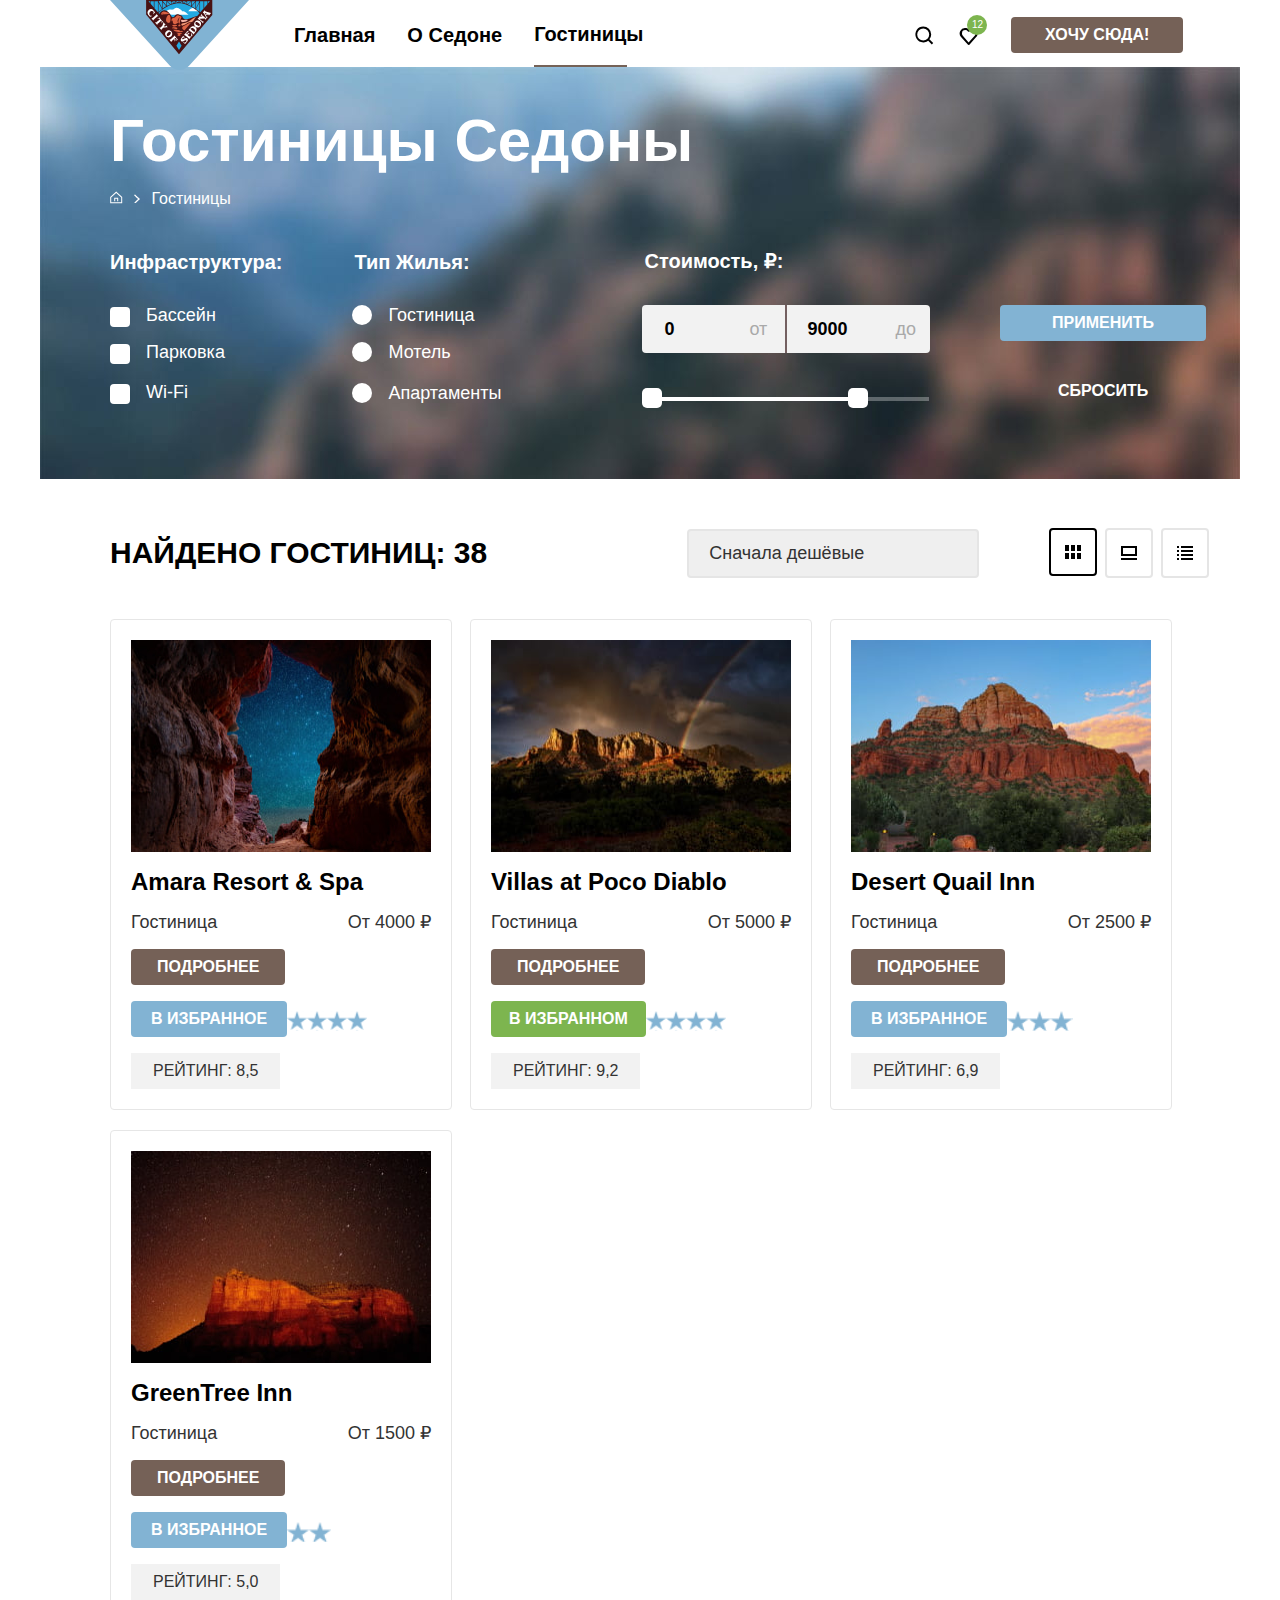
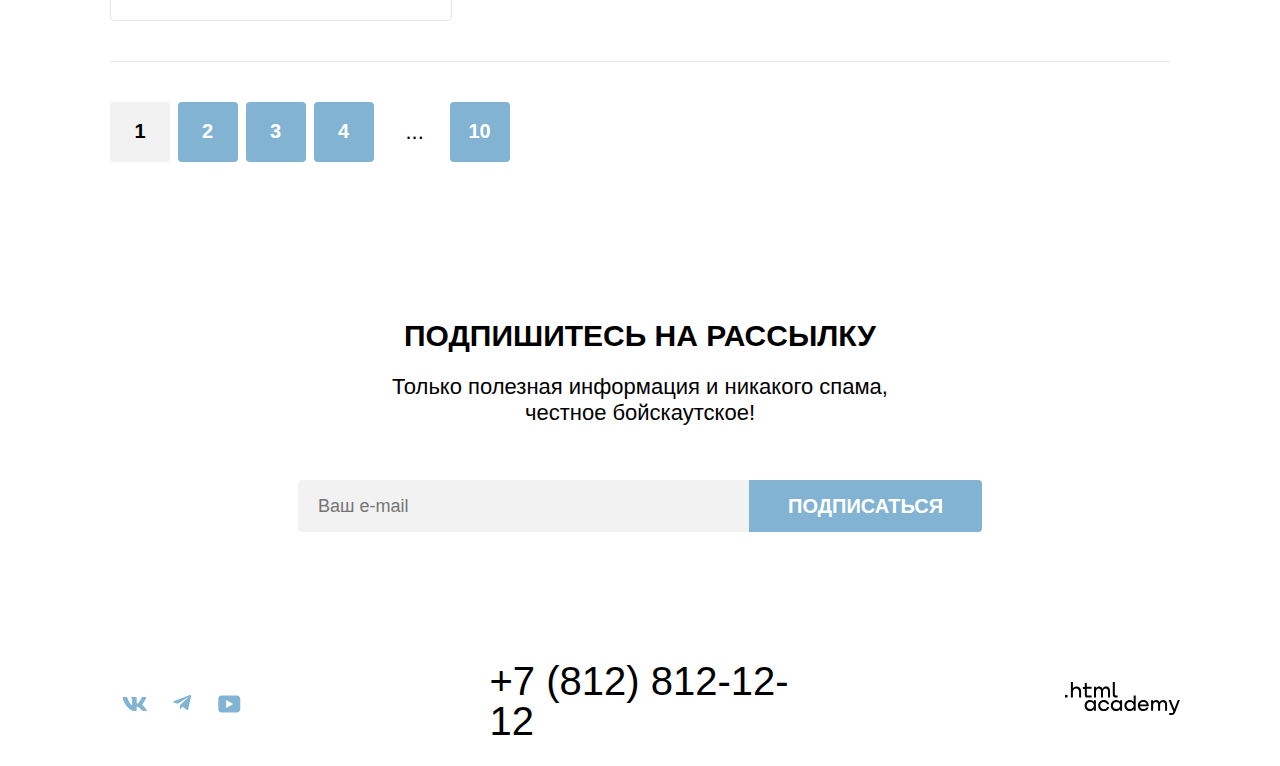
==== commit 7d21028c: "Правки автопроверки" ====
--- a/catalog.html
+++ b/catalog.html
@@ -44,7 +44,7 @@
                     <fieldset class="catalog_filter_group infrastructure">
                         <legend class="catalog_filter_title infrastructure-title">Инфраструктура:</legend>
                           <label class="control control-swimming-pool">
-                            <input class="control_input control_input-swimming-pool visually-hidden" type="checkbox" name="swimming-pool" >
+                            <input class="control_input control_input-swimming-pool visually-hidden" type="checkbox" name="swimming-pool">
                               <span class="control-mark">
                                 <svg class="checked-svg" width="13" height="11" aria-hidden="true" focusable="false" viewBox="0 0 13 11" fill="none" xmlns="http://www.w3.org/2000/svg"><path d="M11 .5 4.5 7.9 1.1 4 0 5.2l4.5 5.2 7.7-8.6L11 .5Z" fill=""/></svg>
                               </span>
@@ -52,7 +52,7 @@
                           </label>
 
                           <label class="control control-parking">
-                            <input class="control_input control_input-parking visually-hidden" type="checkbox" name="parking" >
+                            <input class="control_input control_input-parking visually-hidden" type="checkbox" name="parking">
                               <span class="control-mark">
                                 <svg class="checked-svg" width="13" height="11" aria-hidden="true" focusable="false" viewBox="0 0 13 11" fill="none" xmlns="http://www.w3.org/2000/svg"><path d="M11 .5 4.5 7.9 1.1 4 0 5.2l4.5 5.2 7.7-8.6L11 .5Z" fill=""/></svg>
                               </span>
@@ -157,9 +157,13 @@
                     </div>
 
                     <ul class="hotels-list">
-                      <li class="hotel_card"> <a href="#" class="hotel_card_link">
-                        <img src="images/hotels-catalog/hotel-1.jpg" alt="Фотография отеля Amara Resort & Spa." width="300" height="212">
-                        <h3 class="hotel_title">Amara Resort & Spa</h3></a>
+                      <li class="hotel_card">
+                        <a href="#" class="hotel_card_link">
+                          <img class="hotel-photo" src="images/hotels-catalog/hotel-1.jpg" alt="Фотография отеля Amara Resort & Spa." width="300" height="212">
+                        </a>
+                        <a href="#" class="hotel_card_link">
+                          <h3 class="hotel_title">Amara Resort & Spa</h3>
+                        </a>
                         <div class="card-content-wrapper">
                           <span class="hotel_type">Гостиница</span>
                           <span class="hotel_price">От 4000 ₽</span>
@@ -172,9 +176,13 @@
                         </div>
                       </li>
 
-                      <li class="hotel_card"> <a href="#" class="hotel_card_link">
-                        <img src="images/hotels-catalog/hotel-2.jpg" alt="Фотография отеля Villas at Poco Diablo." width="300" height="212">
-                        <h3 class="hotel_title">Villas at Poco Diablo</h3></a>
+                      <li class="hotel_card">
+                        <a href="#" class="hotel_card_link">
+                          <img class="hotel-photo" src="images/hotels-catalog/hotel-2.jpg" alt="Фотография отеля Villas at Poco Diablo." width="300" height="212">
+                        </a>
+                        <a href="#" class="hotel_card_link">
+                          <h3 class="hotel_title">Villas at Poco Diablo</h3>
+                        </a>
                         <div class="card-content-wrapper">
                           <span class="hotel_type">Гостиница</span>
                           <span class="hotel_price">От 5000 ₽</span>
@@ -187,9 +195,12 @@
                         </div>
                       </li>
 
-                      <li class="hotel_card"> <a href="#" class="hotel_card_link">
-                        <img src="images/hotels-catalog/hotel-3.jpg" alt="Фотография отеля Desert Quail Inn." width="300" height="212">
-                        <h3 class="hotel_title">Desert Quail Inn</h3></a>
+                      <li class="hotel_card">
+                        <a href="#" class="hotel_card_link">
+                          <img class="hotel-photo" src="images/hotels-catalog/hotel-3.jpg" alt="Фотография отеля Desert Quail Inn." width="300" height="212"></a>
+                        <a href="#" class="hotel_card_link">
+                          <h3 class="hotel_title">Desert Quail Inn</h3>
+                        </a>
                         <div class="card-content-wrapper">
                           <span class="hotel_type">Гостиница</span>
                           <span class="hotel_price">От 2500 ₽</span>
@@ -202,9 +213,13 @@
                         </div>
                       </li>
 
-                      <li class="hotel_card"> <a href="#" class="hotel_card_link">
-                        <img src="images/hotels-catalog/hotel-4.jpg" alt="Фотография отеля GreenTree Inn." width="300" height="212">
-                        <h3 class="hotel_title">GreenTree Inn</h3></a>
+                      <li class="hotel_card">
+                        <a href="#" class="hotel_card_link">
+                          <img class="hotel-photo" src="images/hotels-catalog/hotel-4.jpg" alt="Фотография отеля GreenTree Inn." width="300" height="212">
+                        </a>
+                        <a href="#" class="hotel_card_link">
+                          <h3 class="hotel_title">GreenTree Inn</h3>
+                        </a>
                         <div class="card-content-wrapper">
                           <span class="hotel_type">Гостиница</span>
                           <span class="hotel_price">От 1500 ₽</span>
@@ -250,7 +265,7 @@
 
 
     </main>
-    <footer>
+    <footer class="catalog-footer">
       <div class="page-footer-container">
         <section class="newsletter-catalog">
           <div class="newsletter-wrapper">
@@ -258,7 +273,7 @@
             <p class="newsletter_description-black">Только полезная информация и никакого спама,<br> честное бойскаутское!</p>
               <div class=".sub_module-wrapper">
                 <form action="https://echo.htmlacademy.ru/" method="post" class="newsletter_subscribe">
-                  <input class="subscribe" type="email" placeholder="Ваш e-mail" name="newsletter-email" >
+                  <input class="subscribe" type="email" placeholder="Ваш e-mail" name="newsletter-email" required>
                   <button type="submit" class="subscribe_button">Подписаться</button>
                 </form>
               </div>
@@ -271,21 +286,21 @@
 
           <ul class="social_list">
             <li class="social_list_item-vk">
-              <a class="button" href="https://vk.com/htmlacademy">
+              <a class="button" target="_blank" href="https://vk.com/htmlacademy">
                 <svg class="vk-svg social-icon" aria-hidden="true" focusable="false" width="25" height="14" fill="none" xmlns="http://www.w3.org/2000/svg"><path fill-rule="evenodd" clip-rule="evenodd" d="M24.1 1c.2-.6 0-1-.8-1h-2.6c-.7 0-1 .3-1.1.7 0 0-1.4 3.2-3.3 5.3-.6.6-.9.8-1.2.8-.2 0-.4-.2-.4-.7V.9c0-.6-.2-.9-.8-.9h-4c-.5 0-.8.3-.8.6 0 .6 1 .8 1 2.5V7c0 .8 0 1-.4 1-.9 0-3-3.2-4.3-6.9-.3-.7-.5-1-1.2-1H1.6C.8 0 .6.3.6.7c0 .7 1 4.1 4.2 8.6 2.2 3 5.2 4.7 8 4.7 1.7 0 1.9-.4 1.9-1v-2.3c0-.8.2-.9.7-.9.4 0 1 .2 2.6 1.7 1.8 1.7 2 2.5 3 2.5h2.7c.7 0 1.1-.4 1-1.1-.3-.7-1.2-1.8-2.3-3L20.6 8c-.4-.5-.3-.7 0-1.1 0 0 3.2-4.4 3.5-6Z"/></svg>
                 <span class="visually-hidden">ВКонтакте</span>
               </a>
             </li>
 
             <li class="social_list_item-yt">
-              <a class="button" href="tg://resolve?domain=htmlacademy">
+              <a class="button" target="_blank" href="tg://resolve?domain=htmlacademy">
                 <svg class="yt-svg social-icon" aria-hidden="true" focusable="false" width="18" height="16" fill="none" xmlns="http://www.w3.org/2000/svg"><path d="M16.8.1.8 6.2c-1 .5-1 1-.2 1.4l4.1 1.2 9.5-6c.5-.2.9 0 .5.2l-7.6 7-.3 4.2c.4 0 .6-.2.8-.4l2-2 4.1 3c.8.5 1.3.3 1.5-.6L18 1.4c.3-1.1-.4-1.6-1.1-1.3Z" /></svg>
                 <span class="visually-hidden">Youtube</span>
               </a>
             </li>
 
             <li class="social_list_item-tg">
-              <a class="button" href="https://www.youtube.com/user/htmlacademyru">
+              <a class="button" target="_blank" href="https://www.youtube.com/user/htmlacademyru">
                 <svg class="tg-svg social-icon" aria-hidden="true" focusable="false" width="23" height="18" fill="none" xmlns="http://www.w3.org/2000/svg"><path d="M19 .5H3.4C1.6.5.3 2.1.3 3.9v10c0 2 1.3 3.6 3.2 3.6h15.7c1.6 0 3.1-1.6 3.1-3.4V3.9C22.1 2.1 20.8.5 19 .5ZM8 13V5l7.3 4L8 13Z" /></svg>
                 <span class="visually-hidden">Телеграм</span>
               </a>
@@ -298,7 +313,7 @@
         </address>
 
         <p class="about-text">
-          <a class="htmlacademy-link" href="https://htmlacademy.ru/">
+          <a class="htmlacademy-link" href="https://htmlacademy.ru/ target="_blank"">
             <svg class="html-svg social-icon" aria-hidden="true" focusable="false" width="115" height="33" viewBox="0 0 115 33" fill="none" xmlns="http://www.w3.org/2000/svg">
             <path d="M0 12.9V15.5H2.5V12.9H0Z"/>
             <path d="M11.6 4.5C10 4.5 8.8 5.2 8 6.2H7.9V0H5.9V15.5H7.9V10.2C7.9 8.1 9.2 6.6 11.2 6.6C13 6.6 14.1 8 14.1 9.8V15.5H16.1V9.4C16.2 6.4 14.3 4.5 11.6 4.5Z" />
--- a/styles/styles.css
+++ b/styles/styles.css
@@ -129,7 +129,7 @@
   overflow: hidden;
 }
 
-li {
+body li {
 list-style-type: none;
 }
 
@@ -397,7 +397,8 @@
   margin: 0;
 }
 
-footer {
+.index-footer,
+.catalog-footer {
   display: flex;
   flex-direction: column;
 }
@@ -583,6 +584,7 @@
 
 .newsletter {
   background-image: url("../images/background.jpg");
+  background-color: rgba(48,63, 56, 1);
   background-size: 100% auto;
   background-repeat: no-repeat;
   width: 1200px;
@@ -682,6 +684,14 @@
   font-size: 18px;
   line-height: 24px;
 }
+
+.subscribe:disabled,
+.submit:disabled,
+.sort-select {
+ color:rgba(0, 0, 0, 0.3);
+ border: rgba(0, 0, 0, 0.3);
+}
+
 
 .catalog-range-slider {
   width: 288px;
@@ -748,7 +758,7 @@
   background-image: url("../images/filter-back.jpg");
   background-size: 100% auto;
   background-repeat: no-repeat;
-  background-color: #82B3D3;
+  background-color: rgba(48,63, 56, 1);
   width: 1200px;
   min-height: 412px;
 }
@@ -1003,7 +1013,7 @@
   border: none;
   padding: 0;
   margin-right: 70px;
-  margin-bottom: 73px;
+  margin-bottom: 53px;
   margin-left: 70px;
 }
 
@@ -1089,6 +1099,22 @@
   color: rgba(200, 217, 231, 1);
 }
 
+.control_input:disabled ~ .control-mark {
+  background-color: rgba(153, 183, 209, 0.7);
+}
+
+.control_input:disabled ~ .control-label {
+  color: rgba(153, 183, 209, 0.7);
+}
+
+.control-input-ac:disabled ~ .control-radio {
+  background-color: rgba(153, 183, 209, 0.7);
+}
+
+.control-input-ac:disabled ~ span {
+  color: rgba(153, 183, 209, 0.7);
+}
+
 .control:hover .control-mark {
   background: rgba(200, 217, 231, 1);
   border-radius: 4px;
@@ -1098,7 +1124,7 @@
   color: rgba(153, 183, 209, 1);
 }
 
-.control:active .control-mark svg{
+.control:active .checked-svg{
   fill:#3F5E72;
 }
 
@@ -1118,6 +1144,7 @@
   position: relative;
   top: -2px;
   left: 20px;
+  margin-bottom: 20px;
 }
 
 .control-parking {
@@ -1284,7 +1311,7 @@
 
 .sort-select {
   width: 292px;
-  font-family: PT Sans;
+  font-family: PT Sans, sans-serif;
   font-style: normal;
   Font-size: 18px;
   Line-height: 21px;
@@ -1380,6 +1407,14 @@
   width: 300px;
 }
 
+.hotel_card_link:focus img {
+  opacity: 0.75;
+}
+
+.hotel-photo:hover {
+  opacity: 0.75;
+}
+
 .hotel_card {
   display: flex;
   flex-direction: column;
@@ -1738,6 +1773,10 @@
   z-index: 2;
 }
 
+.modal-container:not(.is-active) {
+  display: none;
+}
+
 .modal {
   width: 717px;
   min-height: 576px;
@@ -1745,7 +1784,7 @@
   box-shadow: 0 25px 50px rgba(0, 0, 0, 0.15);
   border-radius: 30px;
   margin: auto auto auto auto;
-  padding: 64px 70px;
+  padding: 64px 70px 0 70px;
   box-sizing: border-box;
   position: relative;
 }
@@ -1760,6 +1799,7 @@
   box-sizing: border-box;
   right: 53px;
   top: 63px;
+  border: none;
 }
 
 .closing-modal:hover {
@@ -1899,6 +1939,7 @@
   padding: 0;
   width: 100%;
   cursor: pointer;
+  margin-bottom: 64px;
 }
 
 .calendar-line {
@@ -2055,3 +2096,11 @@
 .info-svg:hover ~ div{
  z-index: 1;
 }
+
+.adult-choose:disabled,
+.children-choose:disabled,
+.departure-date:disabled,
+.arrival-date:disabled {
+  color: rgb(0, 0, 0, 0.1);
+  background-color: rgba(242, 242, 242, 0.5);
+}
